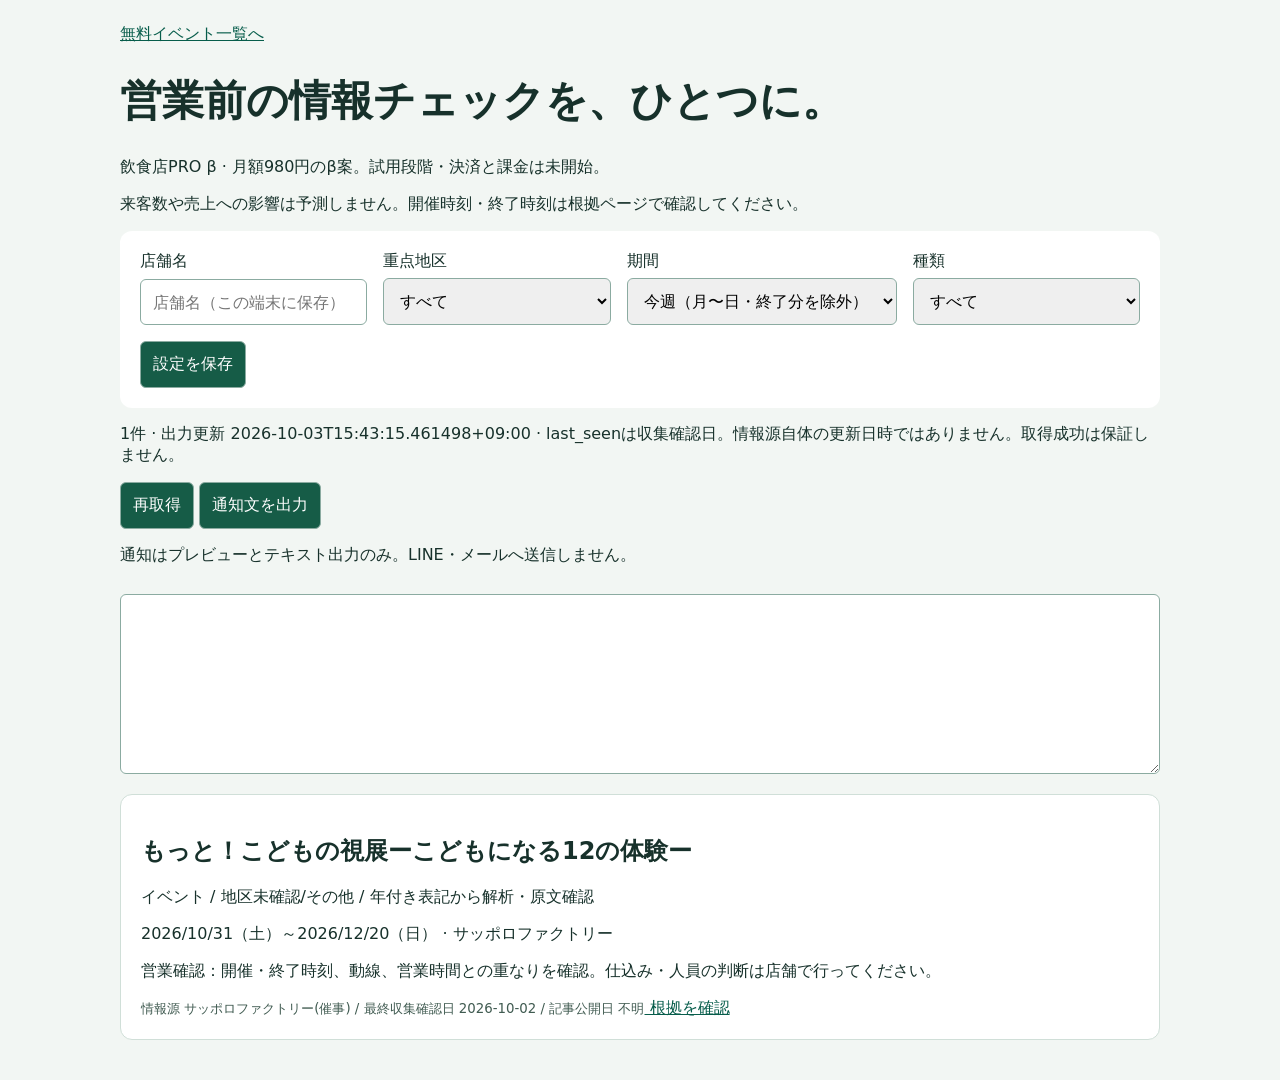
==== data/pro.html @ 29f63245 "Add restaurant PRO beta preview and field trial materials" ====
<!doctype html><html lang="ja"><meta charset="utf-8"><meta name="viewport" content="width=device-width,initial-scale=1"><title>飲食店PRO β</title><link rel="stylesheet" href="pro.css"><main><a href="index.html">無料イベント一覧へ</a><h1>営業前の情報チェックを、ひとつに。</h1><p>飲食店PRO β · 月額980円のβ案。試用段階・決済と課金は未開始。</p><p>来客数や売上への影響は予測しません。開催時刻・終了時刻は根拠ページで確認してください。</p><form id="settings"><label>店舗名<input id="store" maxlength="80" placeholder="店舗名（この端末に保存）"></label><label>重点地区<select id="area"><option value="all">すべて</option><option>中央区</option><option>すすきの</option></select></label><label>期間<select id="period"><option value="week">今週（月〜日・終了分を除外）</option><option value="future">7〜30日先（両端含む）</option><option value="unknown">日時不明・要確認</option></select></label><label>種類<select id="kind"><option value="all">すべて</option><option>イベント</option><option>開店閉店</option></select></label><button>設定を保存</button></form><p id="status" role="status"></p><button id="reload">再取得</button> <button id="digest">通知文を出力</button><p>通知はプレビューとテキスト出力のみ。LINE・メールへ送信しません。</p><textarea id="preview" readonly aria-label="通知プレビュー"></textarea><section id="list" aria-label="イベント情報"></section></main><script type="module" src="pro.js"></script></html>
---- data/pro.css ----
:root{font-family:system-ui,sans-serif;color:#17312b;background:#f2f6f3}body{margin:0}main{max-width:1040px;margin:auto;padding:24px}h1{font-size:clamp(26px,5vw,42px)}form{display:flex;flex-wrap:wrap;gap:16px;background:white;padding:20px;border-radius:12px}label{display:grid;gap:6px;flex:1 1 180px}input,select,button,textarea{font:inherit;box-sizing:border-box;max-width:100%;padding:12px;border:1px solid #8baba1;border-radius:6px}button{background:#165c47;color:white;cursor:pointer}article{background:white;border:1px solid #d0dfd8;border-radius:12px;padding:20px;margin:16px 0;overflow-wrap:anywhere}a{color:#075d4b}textarea{width:100%;min-height:180px;margin-top:12px}small{color:#405b51}@media(max-width:480px){main{padding:16px}form{padding:12px}label{flex-basis:100%}}
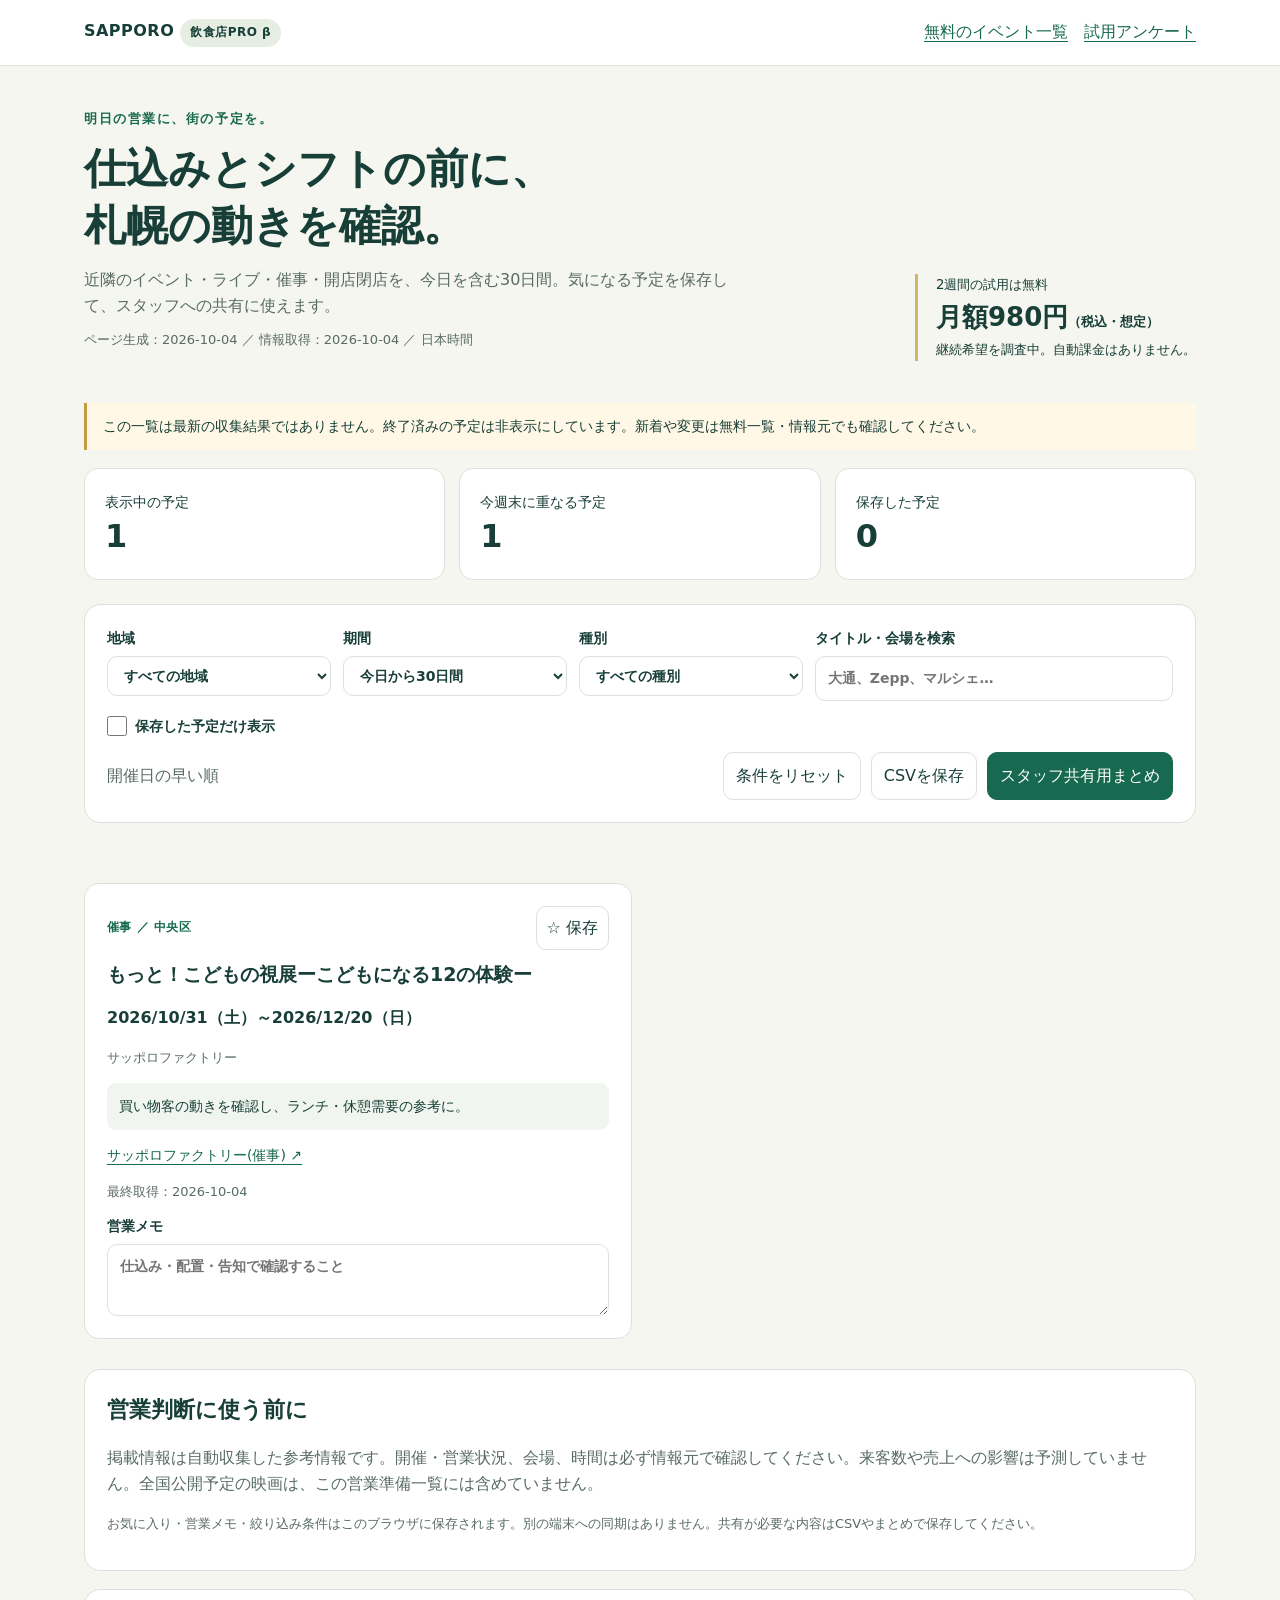
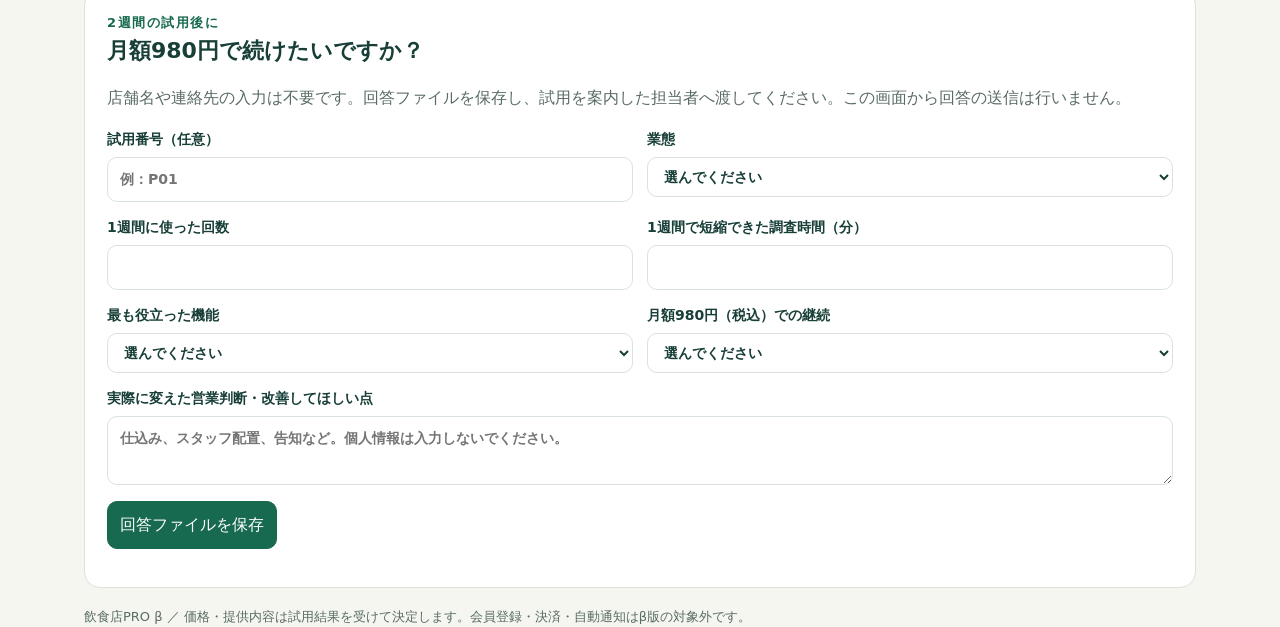
==== commit 7e6dfea6: "Add restaurant PRO beta, trial plan and date/deduplication regression checks" ====
--- a/data/pro.html
+++ b/data/pro.html
@@ -1 +1,47 @@
-<!doctype html><html lang="ja"><meta charset="utf-8"><meta name="viewport" content="width=device-width,initial-scale=1"><title>飲食店PRO β</title><link rel="stylesheet" href="pro.css"><main><a href="index.html">無料イベント一覧へ</a><h1>営業前の情報チェックを、ひとつに。</h1><p>飲食店PRO β · 月額980円のβ案。試用段階・決済と課金は未開始。</p><p>来客数や売上への影響は予測しません。開催時刻・終了時刻は根拠ページで確認してください。</p><form id="settings"><label>店舗名<input id="store" maxlength="80" placeholder="店舗名（この端末に保存）"></label><label>重点地区<select id="area"><option value="all">すべて</option><option>中央区</option><option>すすきの</option></select></label><label>期間<select id="period"><option value="week">今週（月〜日・終了分を除外）</option><option value="future">7〜30日先（両端含む）</option><option value="unknown">日時不明・要確認</option></select></label><label>種類<select id="kind"><option value="all">すべて</option><option>イベント</option><option>開店閉店</option></select></label><button>設定を保存</button></form><p id="status" role="status"></p><button id="reload">再取得</button> <button id="digest">通知文を出力</button><p>通知はプレビューとテキスト出力のみ。LINE・メールへ送信しません。</p><textarea id="preview" readonly aria-label="通知プレビュー"></textarea><section id="list" aria-label="イベント情報"></section></main><script type="module" src="pro.js"></script></html>
+<!doctype html>
+<html lang="ja"><head><meta charset="utf-8"><meta name="viewport" content="width=device-width, initial-scale=1"><title>飲食店PRO β | 札幌の営業準備</title>
+<style>
+:root{color-scheme:light;--ink:#173e37;--muted:#596b65;--green:#17694f;--line:#d9e3dc;--paper:#f5f6ef}*{box-sizing:border-box}body{margin:0;background:var(--paper);color:var(--ink);font:16px/1.65 system-ui,-apple-system,sans-serif}a{color:var(--green);text-underline-offset:4px}button,input,select,textarea{font:inherit}button,select,input,textarea{border:1px solid var(--line);border-radius:10px;background:white;color:var(--ink);padding:10px 12px}button{cursor:pointer;min-height:44px}button:hover{border-color:var(--green)}button:focus-visible,a:focus-visible,input:focus-visible,select:focus-visible,textarea:focus-visible{outline:3px solid #d69931;outline-offset:3px}button.primary{background:var(--green);color:white;border-color:var(--green)}.wrap{max-width:1160px;margin:auto;padding:0 24px}header{background:white;border-bottom:1px solid var(--line)}nav{display:flex;justify-content:space-between;align-items:center;gap:14px;padding:18px 0;flex-wrap:wrap}.brand{font-weight:800;letter-spacing:.03em}.badge{font-size:12px;background:#e6eee3;border-radius:99px;padding:4px 10px;display:inline-block}.hero{padding:42px 0 24px;display:flex;justify-content:space-between;gap:24px;align-items:end}.eyebrow{font-size:13px;letter-spacing:.12em;font-weight:800;color:var(--green)}h1{font-size:clamp(27px,4vw,42px);line-height:1.35;margin:12px 0}h2{font-size:22px;margin:0 0 12px}h3{font-size:19px;line-height:1.5;margin:10px 0}.muted{color:var(--muted)}.hero p{max-width:670px;margin:10px 0}.price{white-space:nowrap;border-left:3px solid #d0b86b;padding-left:18px}.price strong{display:block;font-size:26px}.price small{display:block}.metrics{display:grid;grid-template-columns:repeat(3,1fr);gap:14px;margin:18px 0 24px}.metric{padding:20px;border:1px solid var(--line);border-radius:14px;background:white}.metric strong{font-size:32px;display:block;line-height:1.35}.metric span{font-size:14px}.panel{background:white;border:1px solid var(--line);border-radius:16px;padding:22px;margin:18px 0}.filters{display:grid;grid-template-columns:1fr 1fr 1fr 1.6fr;gap:12px}label{display:block;font-size:14px;font-weight:650}label select,label input,label textarea{display:block;width:100%;margin-top:6px}.check{display:flex;align-items:center;gap:8px;margin:14px 0}.check input{width:20px;height:20px;margin:0}.tools{display:flex;gap:10px;flex-wrap:wrap;align-items:center}.tools span{margin-right:auto}.cards{display:grid;grid-template-columns:repeat(2,minmax(0,1fr));gap:16px;margin:18px 0 30px}.card{background:white;border:1px solid var(--line);border-radius:15px;padding:22px;overflow-wrap:anywhere;min-width:0}.card-top{display:flex;gap:10px;align-items:center;justify-content:space-between}.kind{font-size:12px;letter-spacing:.04em;font-weight:750;color:var(--green)}.star{min-width:44px;padding:6px 10px}.star[aria-pressed=true]{color:#694f08;background:#fbf1d4}.date{font-weight:750}.place,.checked{font-size:13px;color:var(--muted)}.guidance{padding:12px;background:#f0f5ef;border-radius:9px;font-size:14px}.links{display:flex;flex-wrap:wrap;gap:8px 16px;margin:14px 0}.links a{font-size:14px}.note{font-size:14px}.note textarea{resize:vertical;min-height:72px}.notice{padding:12px 16px;border-left:3px solid #c29b42;background:#fff8e6;font-size:14px;margin:18px 0}.empty{grid-column:1/-1;padding:34px;text-align:center;border:1px dashed var(--line);border-radius:14px}.survey-grid{display:grid;grid-template-columns:1fr 1fr;gap:14px}footer{padding:24px 0 42px;font-size:13px;color:var(--muted)}#status{min-height:24px;color:var(--green);font-size:14px}dialog{width:min(740px,calc(100% - 24px));border:1px solid var(--line);border-radius:16px;color:var(--ink);padding:22px}dialog::backdrop{background:#173e3777}dialog textarea{width:100%;min-height:270px;resize:vertical;margin:10px 0}.survey-grid .wide{grid-column:1/-1}@media(max-width:700px){.wrap{padding:0 16px}.hero{display:block;padding-top:28px}.price{margin-top:22px}.metrics{gap:8px}.metric{padding:12px}.metric strong{font-size:27px}.metric span{font-size:12px}.filters,.survey-grid{grid-template-columns:1fr 1fr}.cards{grid-template-columns:1fr}.panel,.card{padding:16px}.filters label:last-child,.survey-grid .wide{grid-column:1/-1}.tools button{flex:1}.hero p{font-size:15px}}@media(max-width:360px){.filters,.survey-grid{grid-template-columns:1fr}.metric{padding:8px}}
+</style></head><body>
+<header><div class="wrap"><nav aria-label="メイン"><div class="brand">SAPPORO <span class="badge">飲食店PRO β</span></div><div><a href="index.html">無料のイベント一覧</a>　<a href="#survey">試用アンケート</a></div></nav></div></header>
+<main class="wrap"><section class="hero"><div><div class="eyebrow">明日の営業に、街の予定を。</div><h1>仕込みとシフトの前に、<br>札幌の動きを確認。</h1><p class="muted">近隣のイベント・ライブ・催事・開店閉店を、今日を含む30日間。気になる予定を保存して、スタッフへの共有に使えます。</p><p id="updated" class="checked"></p></div><div class="price"><small>2週間の試用は無料</small><strong>月額980円<span style="font-size:13px">（税込・想定）</span></strong><small>継続希望を調査中。自動課金はありません。</small></div></section>
+<div class="notice" id="freshness" hidden></div>
+<section class="metrics" aria-label="予定の概要"><div class="metric"><span>表示中の予定</span><strong id="metric-count">0</strong></div><div class="metric"><span>今週末に重なる予定</span><strong id="metric-weekend">0</strong></div><div class="metric"><span>保存した予定</span><strong id="metric-saved">0</strong></div></section>
+<section class="panel" aria-label="絞り込み"><div class="filters"><label>地域<select id="region"><option value="">すべての地域</option></select></label><label>期間<select id="period"><option value="7">今日から7日間</option><option value="14">今日から14日間</option><option value="30" selected>今日から30日間</option></select></label><label>種別<select id="kind"><option value="">すべての種別</option><option>イベント</option><option>ライブ</option><option>催事</option><option>POPUP</option><option>開店・閉店</option></select></label><label>タイトル・会場を検索<input id="search" type="search" placeholder="大通、Zepp、マルシェ…"></label></div><label class="check"><input id="saved-only" type="checkbox">保存した予定だけ表示</label><div class="tools"><span class="muted">開催日の早い順</span><button id="reset">条件をリセット</button><button id="csv">CSVを保存</button><button id="digest" class="primary">スタッフ共有用まとめ</button></div></section>
+<p id="status" role="status" aria-live="polite"></p><div id="cards" class="cards" aria-live="polite"></div>
+<section class="panel"><h2>営業判断に使う前に</h2><p class="muted">掲載情報は自動収集した参考情報です。開催・営業状況、会場、時間は必ず情報元で確認してください。来客数や売上への影響は予測していません。全国公開予定の映画は、この営業準備一覧には含めていません。</p><p class="checked">お気に入り・営業メモ・絞り込み条件はこのブラウザに保存されます。別の端末への同期はありません。共有が必要な内容はCSVやまとめで保存してください。</p></section>
+<section id="survey" class="panel"><div class="eyebrow">2週間の試用後に</div><h2>月額980円で続けたいですか？</h2><p class="muted">店舗名や連絡先の入力は不要です。回答ファイルを保存し、試用を案内した担当者へ渡してください。この画面から回答の送信は行いません。</p><form id="survey-form"><div class="survey-grid"><label>試用番号（任意）<input name="trial_id" maxlength="30" placeholder="例：P01"></label><label>業態<select name="business" required><option value="">選んでください</option><option>居酒屋・バー</option><option>カフェ</option><option>レストラン</option><option>その他</option></select></label><label>1週間に使った回数<input name="uses_per_week" type="number" min="0" max="100" required></label><label>1週間で短縮できた調査時間（分）<input name="minutes_saved" type="number" min="0" max="10080" required></label><label>最も役立った機能<select name="useful_feature" required><option value="">選んでください</option><option>地域・期間の絞り込み</option><option>営業メモ・お気に入り</option><option>スタッフ共有・CSV</option><option>開店・閉店情報</option><option>役立つ機能なし</option></select></label><label>月額980円（税込）での継続<select name="willingness" required><option value="">選んでください</option><option>継続したい</option><option>条件が合えば継続したい</option><option>無料なら使いたい</option><option>利用しない</option></select></label><label class="wide">実際に変えた営業判断・改善してほしい点<textarea name="feedback" maxlength="2000" placeholder="仕込み、スタッフ配置、告知など。個人情報は入力しないでください。"></textarea></label></div><p><button type="submit" class="primary">回答ファイルを保存</button></p><p id="survey-status" role="status"></p></form></section>
+</main><footer class="wrap">飲食店PRO β ／ 価格・提供内容は試用結果を受けて決定します。会員登録・決済・自動通知はβ版の対象外です。</footer>
+<dialog id="digest-dialog"><h2>スタッフ共有用まとめ</h2><p class="muted">現在の絞り込み条件で、最大20件をまとめます。</p><label for="digest-text">共有する内容</label><textarea id="digest-text" readonly></textarea><div class="tools"><button id="copy-digest" class="primary">コピー</button><button id="download-digest">テキストを保存</button><button id="close-dialog">閉じる</button></div></dialog>
+<script id="pro-data" type="application/json">{"generated_date": "2026-10-04", "latest_seen": "2026-10-04", "window_days": 30, "stats": {"total": 762, "undated": 15, "outside_window": 327, "movies": 201, "cancelled": 5, "uncategorized": 180, "duplicates": 1, "unsafe_url": 0}, "events": [{"id": "5a2d395d89ced745", "title": "F PRMIUM-PLAZA フランスベッド製全身用ローラー治療機体験＆販売", "start": "2026-09-08", "end": "2026-10-07", "date_text": "2026/9/8～2026/10/7", "place": "サッポロファクトリー", "region": "中央区", "kind": "催事", "guidance": "買い物客の動きを確認し、ランチ・休憩需要の参考に。", "links": [{"label": "サッポロファクトリー(催事)", "url": "https://sapporofactory.jp/event/detail/635"}], "first_seen": "2026-09-06", "last_seen": "2026-10-04"}, {"id": "99699fcd97715bbf", "title": "本日最終日 2026.9.11 2026.10.4 eyecon SAPPORO POPUP B2F POPUP SPACE 「GATE」", "start": "2026-09-11", "end": "2026-10-04", "date_text": "2026.9.11 - 2026.10.4", "place": "札幌PARCO", "region": "大通周辺", "kind": "POPUP", "guidance": "期間限定店の周辺動向を確認。近隣店舗との組み合わせを検討。", "links": [{"label": "札幌PARCO(ポップアップ)", "url": "https://sapporo.parco.jp/event/detail/?id=37817"}], "first_seen": "2026-09-11", "last_seen": "2026-10-04"}, {"id": "5c6d83271ddfcc19", "title": "岩合光昭の世界ネコ歩き ヨーロッパの空の下", "start": "2026-09-12", "end": "2026-10-25", "date_text": "2026/9/12（土）～10/25（日）", "place": "サッポロファクトリー", "region": "中央区", "kind": "催事", "guidance": "買い物客の動きを確認し、ランチ・休憩需要の参考に。", "links": [{"label": "サッポロファクトリー(催事)", "url": "https://sapporofactory.jp/event/detail/596"}], "first_seen": "2026-09-06", "last_seen": "2026-10-04"}, {"id": "ac893734af8fe406", "title": "/ EVENT 本日最終日 2026.9.18 2026.10.4 ちいかわぽけっと mini POP UP STORE 7F PARCO FACTORY", "start": "2026-09-18", "end": "2026-10-04", "date_text": "2026.9.18 - 2026.10.4", "place": "札幌PARCO", "region": "大通周辺", "kind": "POPUP", "guidance": "期間限定店の周辺動向を確認。近隣店舗との組み合わせを検討。", "links": [{"label": "札幌PARCO(ポップアップ)", "url": "https://sapporo.parco.jp/event/detail/?id=38647"}], "first_seen": "2026-09-11", "last_seen": "2026-10-04"}, {"id": "d51673b107e5d867", "title": "Chevon POP-UP SHOP ♯2", "start": "2026-09-26", "end": "2026-10-04", "date_text": "2026/9/26（土）～10/4（日）", "place": "サッポロファクトリー", "region": "中央区", "kind": "POPUP", "guidance": "期間限定店の周辺動向を確認。近隣店舗との組み合わせを検討。", "links": [{"label": "サッポロファクトリー(催事)", "url": "https://sapporofactory.jp/event/detail/646"}], "first_seen": "2026-09-16", "last_seen": "2026-10-04"}, {"id": "eddd72bfc6034a0a", "title": "【MI Wメンバー】食品フロア限定 +1%エムアイポイントプレゼント", "start": "2026-10-01", "end": "2026-10-06", "date_text": "10月1日(木) ～ 10月6日(火)", "place": "丸井今井札幌本店", "region": "大通周辺", "kind": "イベント", "guidance": "会場との位置関係を確認し、仕込み・配置・告知を検討。", "links": [{"label": "丸井今井札幌本店(催事)", "url": "https://www.maruiimai.mistore.jp/sapporo.html"}], "first_seen": "2026-09-01", "last_seen": "2026-10-04"}, {"id": "3a12e4f249eec46c", "title": "「パンどろぼうひろば さっぽろ」開催見合わせに関する重要なお知らせとお詫び", "start": "2026-10-02", "end": "2026-11-23", "date_text": "2026/10/2(金)～11/23(月・祝)", "place": "サッポロファクトリー", "region": "中央区", "kind": "催事", "guidance": "買い物客の動きを確認し、ランチ・休憩需要の参考に。", "links": [{"label": "サッポロファクトリー(催事)", "url": "https://sapporofactory.jp/event/detail/655"}], "first_seen": "2026-10-02", "last_seen": "2026-10-04"}, {"id": "7f676e0b00d8b097", "title": "視てはいけない絵画展", "start": "2026-10-02", "end": "2026-11-23", "date_text": "2026年 10月 2日 ～ 11月 23日", "place": "サッポロファクトリー", "region": "中央区", "kind": "イベント", "guidance": "会場との位置関係を確認し、仕込み・配置・告知を検討。", "links": [{"label": "サツイベ(中央区)", "url": "https://sapporo.magazine.events/area/chuou-ku/83733.html"}, {"label": "サッポロファクトリー(催事)", "url": "https://sapporofactory.jp/event/detail/648"}], "first_seen": "2026-10-03", "last_seen": "2026-10-04"}, {"id": "9a9cfd65f1fc3e37", "title": "Northern Dance Film Festival 2026", "start": "2026-10-03", "end": "2026-10-12", "date_text": "2026年 10月 3日 ～ 10月 12日", "place": "実験施設ZOKZOK", "region": "所在地確認待ち", "kind": "イベント", "guidance": "会場との位置関係を確認し、仕込み・配置・告知を検討。", "links": [{"label": "サツイベ(中央区)", "url": "https://sapporo.magazine.events/area/chuou-ku/83591.html"}], "first_seen": "2026-09-24", "last_seen": "2026-10-04"}, {"id": "ed5278957e402b93", "title": "onちゃん！6チャン！アイドルまつり 10/4", "start": "2026-10-04", "end": "2026-10-04", "date_text": "2026-10-04 (日)", "place": "札幌文化芸術劇場hitaru", "region": "大通周辺", "kind": "ライブ", "guidance": "会場周辺の来店動向を確認。開演・終演時刻はリンク先で確認してください。", "links": [{"label": "イベンターノート(札幌文化芸術劇場hitaru)", "url": "https://www.eventernote.com/events/491557"}], "first_seen": "2026-09-04", "last_seen": "2026-10-04"}, {"id": "09475f800ff90c0b", "title": "きたひろ寺フェス2026", "start": "2026-10-04", "end": "2026-10-04", "date_text": "2026年 10月 4日", "place": "北広島 昌福寺", "region": "北広島", "kind": "イベント", "guidance": "会場との位置関係を確認し、仕込み・配置・告知を検討。", "links": [{"label": "サツイベ(中央区)", "url": "https://sapporo.magazine.events/category/festival/83560.html"}], "first_seen": "2026-10-04", "last_seen": "2026-10-04"}, {"id": "911ad8788d1a3eec", "title": "2026.10.8 2026.10.12 ALLEY TOKYO SAPPORO POPUP B2F POPUP SPACE 「GATE」", "start": "2026-10-08", "end": "2026-10-12", "date_text": "2026.10.8 - 2026.10.12", "place": "札幌PARCO", "region": "大通周辺", "kind": "POPUP", "guidance": "期間限定店の周辺動向を確認。近隣店舗との組み合わせを検討。", "links": [{"label": "札幌PARCO(ポップアップ)", "url": "https://sapporo.parco.jp/event/detail/?id=38687"}], "first_seen": "2026-09-15", "last_seen": "2026-10-04"}, {"id": "f4293186ed4943b0", "title": "2026.10.10 2026.10.10 S∀N POPUP STORE 7F 特設会場", "start": "2026-10-10", "end": "2026-10-10", "date_text": "2026.10.10 - 2026.10.10", "place": "札幌PARCO", "region": "大通周辺", "kind": "POPUP", "guidance": "期間限定店の周辺動向を確認。近隣店舗との組み合わせを検討。", "links": [{"label": "札幌PARCO", "url": "https://sapporo.parco.jp/event/detail/?id=38953"}], "first_seen": "2026-10-02", "last_seen": "2026-10-04"}, {"id": "34a3011027effe46", "title": "2026.10.10 2026.11.3 POCAi POP-UP STORE​ B2F EVENT SPACE", "start": "2026-10-10", "end": "2026-11-03", "date_text": "2026.10.10 - 2026.11.3", "place": "札幌PARCO", "region": "大通周辺", "kind": "POPUP", "guidance": "期間限定店の周辺動向を確認。近隣店舗との組み合わせを検討。", "links": [{"label": "札幌PARCO", "url": "https://sapporo.parco.jp/event/detail/?id=38686"}], "first_seen": "2026-10-01", "last_seen": "2026-10-04"}, {"id": "2e41876ba88f5591", "title": "RKSRICKY POP UP STORE IN HOKKAIDO", "start": "2026-10-10", "end": "2026-10-15", "date_text": "2026/10/10～2026/10/15", "place": "サッポロファクトリー", "region": "中央区", "kind": "POPUP", "guidance": "期間限定店の周辺動向を確認。近隣店舗との組み合わせを検討。", "links": [{"label": "サッポロファクトリー(催事)", "url": "https://sapporofactory.jp/event/detail/653"}], "first_seen": "2026-10-01", "last_seen": "2026-10-04"}, {"id": "0b9c73c05d923b49", "title": "さとうみつろう氏presents まんまるマルシェ in 札幌2026", "start": "2026-10-10", "end": "2026-10-10", "date_text": "2026年 10月 10日", "place": "さっぽろテレビ塔", "region": "大通周辺", "kind": "イベント", "guidance": "会場との位置関係を確認し、仕込み・配置・告知を検討。", "links": [{"label": "サツイベ(中央区)", "url": "https://sapporo.magazine.events/area/chuou-ku/83723.html"}], "first_seen": "2026-09-18", "last_seen": "2026-10-04"}, {"id": "1f1cc973f4289594", "title": "出張店 ONE PIECE 麦わらストア LITTLE 札幌", "start": "2026-10-10", "end": "2026-10-18", "date_text": "2026/10/10（土）～10/18（日）", "place": "サッポロファクトリー", "region": "中央区", "kind": "催事", "guidance": "買い物客の動きを確認し、ランチ・休憩需要の参考に。", "links": [{"label": "サッポロファクトリー(催事)", "url": "https://sapporofactory.jp/event/detail/643"}], "first_seen": "2026-10-01", "last_seen": "2026-10-04"}, {"id": "567fb5f39af447c6", "title": "鋼の錬金術師×黄泉のツガイ展", "start": "2026-10-14", "end": "2026-10-14", "date_text": "2026年10月14日(水)", "place": "大丸札幌店 7階ホール", "region": "札幌駅周辺", "kind": "イベント", "guidance": "会場との位置関係を確認し、仕込み・配置・告知を検討。", "links": [{"label": "大丸・松坂屋公式(展覧会)", "url": "https://dmdepart.jp/museum/"}], "first_seen": "2026-09-22", "last_seen": "2026-10-04"}, {"id": "7a593027d8f9150e", "title": "鋼の錬金術師×黄泉のツガイ展", "start": "2026-10-14", "end": "2026-10-14", "date_text": "2026年10月14日(水)", "place": "大丸札幌店", "region": "札幌駅周辺", "kind": "イベント", "guidance": "会場との位置関係を確認し、仕込み・配置・告知を検討。", "links": [{"label": "大丸・松坂屋(展覧会)", "url": "https://dmdepart.jp/museum/#5ce65012d70d"}], "first_seen": "2026-09-22", "last_seen": "2026-09-22"}, {"id": "e1bc1cd8a50b7870", "title": "2026.10.16 2026.10.25 Care Bears™×ILLIT POP UP STORE B2F EVENT SPACE", "start": "2026-10-16", "end": "2026-10-25", "date_text": "2026.10.16 - 2026.10.25", "place": "札幌PARCO", "region": "大通周辺", "kind": "POPUP", "guidance": "期間限定店の周辺動向を確認。近隣店舗との組み合わせを検討。", "links": [{"label": "札幌PARCO", "url": "https://sapporo.parco.jp/event/detail/?id=38688"}], "first_seen": "2026-10-01", "last_seen": "2026-10-02"}, {"id": "ce6b30a8317904bf", "title": "MGA Ringo Jam Tour ”SHADOWS” POP-UP STORE", "start": "2026-10-16", "end": "2026-10-28", "date_text": "2026/10/16（金）～10/28（水）", "place": "サッポロファクトリー", "region": "中央区", "kind": "POPUP", "guidance": "期間限定店の周辺動向を確認。近隣店舗との組み合わせを検討。", "links": [{"label": "サッポロファクトリー(催事)", "url": "https://sapporofactory.jp/event/detail/654"}], "first_seen": "2026-10-01", "last_seen": "2026-10-04"}, {"id": "14d740086960dc61", "title": "BUMP OF CHICKEN TOUR 2026 北海道公演 DAY1", "start": "2026-10-17", "end": "2026-10-17", "date_text": "2026-10-17 (土)", "place": "北海きたえーる", "region": "豊平区", "kind": "ライブ", "guidance": "会場周辺の来店動向を確認。開演・終演時刻はリンク先で確認してください。", "links": [{"label": "イベンターノート(北海きたえーる)", "url": "https://www.eventernote.com/events/456639"}], "first_seen": "2026-09-01", "last_seen": "2026-10-04"}, {"id": "0475f5f041f12fcd", "title": "おねがいアイプリ「バズリウムツアー2026」", "start": "2026-10-17", "end": "2026-10-17", "date_text": "2026/10/17(土)", "place": "サッポロファクトリー", "region": "中央区", "kind": "催事", "guidance": "買い物客の動きを確認し、ランチ・休憩需要の参考に。", "links": [{"label": "サッポロファクトリー(催事)", "url": "https://sapporofactory.jp/event/detail/651"}], "first_seen": "2026-10-01", "last_seen": "2026-10-04"}, {"id": "2331a39bf2cb4337", "title": "BUMP OF CHICKEN TOUR 2026 北海道公演 DAY2", "start": "2026-10-18", "end": "2026-10-18", "date_text": "2026-10-18 (日)", "place": "北海きたえーる", "region": "豊平区", "kind": "ライブ", "guidance": "会場周辺の来店動向を確認。開演・終演時刻はリンク先で確認してください。", "links": [{"label": "イベンターノート(北海きたえーる)", "url": "https://www.eventernote.com/events/456641"}], "first_seen": "2026-09-01", "last_seen": "2026-10-04"}, {"id": "6ab6a0c3fc656bc9", "title": "SAPPORO GIRLS FLIGHT vol.19 ~サッポロファクトリーアトリウムSP~", "start": "2026-10-18", "end": "2026-10-18", "date_text": "2026年10月18日(日)", "place": "サッポロファクトリー", "region": "中央区", "kind": "催事", "guidance": "買い物客の動きを確認し、ランチ・休憩需要の参考に。", "links": [{"label": "サッポロファクトリー(催事)", "url": "https://sapporofactory.jp/event/detail/647"}], "first_seen": "2026-10-01", "last_seen": "2026-10-04"}, {"id": "eefb412862e80152", "title": "アトリエBeehive展2026", "start": "2026-10-22", "end": "2026-11-01", "date_text": "2026年 10月 22日 ～ 11月 1日", "place": "トラムニストギャラリー", "region": "所在地確認待ち", "kind": "イベント", "guidance": "会場との位置関係を確認し、仕込み・配置・告知を検討。", "links": [{"label": "サツイベ(中央区)", "url": "https://sapporo.magazine.events/area/chuou-ku/83696.html"}], "first_seen": "2026-10-01", "last_seen": "2026-10-04"}, {"id": "f65b297ebaa036b1", "title": "アールビバン株式会社 絵画展示販売会", "start": "2026-10-23", "end": "2026-10-26", "date_text": "2026年10月23日（金）～26日（月）", "place": "サッポロファクトリー", "region": "中央区", "kind": "催事", "guidance": "買い物客の動きを確認し、ランチ・休憩需要の参考に。", "links": [{"label": "サッポロファクトリー(催事)", "url": "https://sapporofactory.jp/event/detail/650"}], "first_seen": "2026-10-01", "last_seen": "2026-10-04"}, {"id": "5645eb1d2fbf39f4", "title": "令和８年度札幌市民芸術祭 第23回市民写真展 作品募集", "start": "2026-10-27", "end": "2026-11-27", "date_text": "2026年 10月 27日 ～ 11月 27日", "place": "札幌市教育文化会館", "region": "中央区", "kind": "イベント", "guidance": "会場との位置関係を確認し、仕込み・配置・告知を検討。", "links": [{"label": "サツイベ(中央区)", "url": "https://sapporo.magazine.events/area/chuou-ku/83669.html"}], "first_seen": "2026-09-30", "last_seen": "2026-10-04"}, {"id": "90bdd0ab3c2ce336", "title": "Snow Man DOME TOUR 2026-2027 ALL SUITE 北海道 1日目", "start": "2026-10-30", "end": "2026-10-30", "date_text": "2026-10-30 (金)", "place": "大和ハウスプレミストドーム（札幌ドーム）", "region": "豊平区", "kind": "ライブ", "guidance": "会場周辺の来店動向を確認。開演・終演時刻はリンク先で確認してください。", "links": [{"label": "イベンターノート(大和ハウスプレミストドーム（札幌ドーム）)", "url": "https://www.eventernote.com/events/489824"}], "first_seen": "2026-09-01", "last_seen": "2026-10-04"}, {"id": "41a63cafbe135a3c", "title": "Snow Man DOME TOUR 2026-2027 ALL SUITE 北海道 2日目", "start": "2026-10-31", "end": "2026-10-31", "date_text": "2026-10-31 (土)", "place": "大和ハウスプレミストドーム（札幌ドーム）", "region": "豊平区", "kind": "ライブ", "guidance": "会場周辺の来店動向を確認。開演・終演時刻はリンク先で確認してください。", "links": [{"label": "イベンターノート(大和ハウスプレミストドーム（札幌ドーム）)", "url": "https://www.eventernote.com/events/489825"}], "first_seen": "2026-09-01", "last_seen": "2026-10-04"}, {"id": "137c9bbb1aabb3f4", "title": "もっと！こどもの視展ーこどもになる12の体験ー", "start": "2026-10-31", "end": "2026-12-20", "date_text": "2026/10/31（土）～2026/12/20（日）", "place": "サッポロファクトリー", "region": "中央区", "kind": "催事", "guidance": "買い物客の動きを確認し、ランチ・休憩需要の参考に。", "links": [{"label": "サッポロファクトリー(催事)", "url": "https://sapporofactory.jp/event/detail/652"}], "first_seen": "2026-10-01", "last_seen": "2026-10-04"}, {"id": "fcbac847d4661ebf", "title": "04 Limited Sazabys ONE MAN TOUR 2026【北海道】", "start": "2026-11-01", "end": "2026-11-01", "date_text": "2026-11-01 (日)", "place": "Zepp Sapporo", "region": "すすきの周辺", "kind": "ライブ", "guidance": "会場周辺の来店動向を確認。開演・終演時刻はリンク先で確認してください。", "links": [{"label": "イベンターノート(Zepp Sapporo)", "url": "https://www.eventernote.com/events/475040"}], "first_seen": "2026-09-01", "last_seen": "2026-10-04"}, {"id": "571ad58381344d9e", "title": "Snow Man DOME TOUR 2026-2027 ALL SUITE 北海道 3日目", "start": "2026-11-01", "end": "2026-11-01", "date_text": "2026-11-01 (日)", "place": "大和ハウスプレミストドーム（札幌ドーム）", "region": "豊平区", "kind": "ライブ", "guidance": "会場周辺の来店動向を確認。開演・終演時刻はリンク先で確認してください。", "links": [{"label": "イベンターノート(大和ハウスプレミストドーム（札幌ドーム）)", "url": "https://www.eventernote.com/events/489826"}], "first_seen": "2026-09-01", "last_seen": "2026-10-04"}]}</script>
+<script>
+'use strict';
+const data=JSON.parse(document.getElementById('pro-data').textContent), $=id=>document.getElementById(id);
+const parts=new Intl.DateTimeFormat('en-CA',{timeZone:'Asia/Tokyo',year:'numeric',month:'2-digit',day:'2-digit'}).formatToParts(new Date());
+const part=k=>parts.find(p=>p.type===k).value, today=`${part('year')}-${part('month')}-${part('day')}`;
+const addDays=(d,n)=>{const x=new Date(d+'T00:00:00Z');x.setUTCDate(x.getUTCDate()+n);return x.toISOString().slice(0,10)};
+const currentEvents=data.events.filter(e=>e.end>=today);
+let prefs={region:'',period:'30',kind:'',search:'',savedOnly:false}, saved={}, notes={}, storageAvailable=true;
+function readStore(key,fallback){try{const value=JSON.parse(localStorage.getItem(key));return value&&typeof value==='object'&&!Array.isArray(value)?value:fallback}catch{return fallback}}
+prefs={...prefs,...readStore('sapporo-pro-filters',{})};saved=readStore('sapporo-pro-saved',{});notes=readStore('sapporo-pro-notes',{});
+function persist(){try{localStorage.setItem('sapporo-pro-filters',JSON.stringify(prefs));localStorage.setItem('sapporo-pro-saved',JSON.stringify(saved));localStorage.setItem('sapporo-pro-notes',JSON.stringify(notes))}catch{storageAvailable=false;$('status').textContent='ブラウザへの保存ができません。CSVで営業メモを保存してください。'}}
+function el(tag,text,cls){const node=document.createElement(tag);if(text!==undefined)node.textContent=text;if(cls)node.className=cls;return node}
+const regions=[...new Set(currentEvents.map(e=>e.region))].sort();regions.forEach(r=>{const o=el('option',r);o.value=r;$('region').append(o)});
+for(const id of ['region','period','kind','search']){$(id).value=prefs[id];if(!$(id).value&&id==='period')$(id).value='30'}$('saved-only').checked=!!prefs.savedOnly;
+$('updated').textContent=`ページ生成：${data.generated_date} ／ 情報取得：${data.latest_seen||'確認待ち'} ／ 日本時間`;
+if(data.generated_date<today||data.latest_seen<today){$('freshness').hidden=false;$('freshness').textContent='この一覧は最新の収集結果ではありません。終了済みの予定は非表示にしています。新着や変更は無料一覧・情報元でも確認してください。'}
+let visible=[];
+function weekend(){const d=new Date(today+'T00:00:00Z').getUTCDay();const sat=d===0?addDays(today,-1):addDays(today,(6-d+7)%7);return [sat,addDays(sat,1)]}
+function render(){prefs={region:$('region').value,period:$('period').value,kind:$('kind').value,search:$('search').value,savedOnly:$('saved-only').checked};persist();const cutoff=addDays(today,Number(prefs.period)-1),q=prefs.search.trim().toLocaleLowerCase('ja');visible=currentEvents.filter(e=>e.start<=cutoff&&(!prefs.region||e.region===prefs.region)&&(!prefs.kind||e.kind===prefs.kind)&&(!prefs.savedOnly||saved[e.id])&&(!q||[e.title,e.place].join(' ').toLocaleLowerCase('ja').includes(q)));$('cards').replaceChildren();const [sat,sun]=weekend();$('metric-count').textContent=visible.length;$('metric-weekend').textContent=visible.filter(e=>e.start<=sun&&e.end>=sat).length;$('metric-saved').textContent=currentEvents.filter(e=>saved[e.id]).length;
+if(!visible.length){$('cards').append(el('p','条件に合う予定がありません。地域・期間・種別を変更してお試しください。','empty'));return}
+for(const e of visible){const card=el('article',undefined,'card'),top=el('div',undefined,'card-top');top.append(el('span',`${e.kind} ／ ${e.region}`,'kind'));const star=el('button',saved[e.id]?'★ 保存済み':'☆ 保存','star');star.type='button';star.setAttribute('aria-pressed',String(!!saved[e.id]));star.setAttribute('aria-label',e.title+'を保存');star.onclick=()=>{saved[e.id]=!saved[e.id];render()};top.append(star);card.append(top,el('h3',e.title),el('p',e.date_text,'date'),el('p',e.place,'place'),el('p',e.guidance,'guidance'));const links=el('div',undefined,'links');for(const l of e.links){const a=el('a',l.label+' ↗');a.href=l.url;a.target='_blank';a.rel='noopener noreferrer';links.append(a)}card.append(links,el('p','最終取得：'+e.last_seen,'checked'));const label=el('label','営業メモ','note'),area=el('textarea');area.maxLength=1000;area.value=notes[e.id]||'';area.placeholder='仕込み・配置・告知で確認すること';area.addEventListener('input',()=>{notes[e.id]=area.value;persist()});label.append(area);card.append(label);$('cards').append(card)}}
+for(const id of ['region','period','kind','search','saved-only'])$(id).addEventListener(id==='search'?'input':'change',render);
+$('reset').onclick=()=>{for(const id of ['region','kind','search'])$(id).value='';$('period').value='30';$('saved-only').checked=false;render()};
+function download(text,name,type){const url=URL.createObjectURL(new Blob([text],{type})),a=el('a');a.href=url;a.download=name;document.body.append(a);a.click();a.remove();setTimeout(()=>URL.revokeObjectURL(url),1000)}
+function csvCell(v){let s=String(v??'');if(/^[\s]*[=+@-]/.test(s))s="'"+s;return '"'+s.replaceAll('"','""')+'"'}
+$('csv').onclick=()=>{const rows=[['タイトル','開始日','終了日','会場','地域','種別','営業メモ','情報元URL'],...visible.map(e=>[e.title,e.start,e.end,e.place,e.region,e.kind,notes[e.id]||'',e.links.map(l=>l.url).join(' ')])];download('\uFEFF'+rows.map(r=>r.map(csvCell).join(',')).join('\r\n'),'sapporo-pro-'+today+'.csv','text/csv;charset=utf-8');$('status').textContent=visible.length+'件をCSVに保存しました。'};
+$('digest').onclick=()=>{$('digest-text').value=[`札幌 営業準備メモ ${today}`,`地域：${prefs.region||'すべて'} ／ ${prefs.period}日間`,...visible.slice(0,20).map(e=>`${e.date_text}｜${e.title}\n${e.place}\n${notes[e.id]?'営業メモ：'+notes[e.id]+'\n':''}${e.links[0]?.url||''}`),visible.length>20?'※先頭20件。全件はCSVをご確認ください。':'','開催・営業状況と時間は情報元で確認してください。'].join('\n\n');$('digest-dialog').showModal()};
+$('close-dialog').onclick=()=>$('digest-dialog').close();$('download-digest').onclick=()=>download($('digest-text').value,'sapporo-pro-'+today+'.txt','text/plain;charset=utf-8');$('copy-digest').onclick=async()=>{try{await navigator.clipboard.writeText($('digest-text').value);$('status').textContent='まとめをコピーしました。'}catch{$('digest-text').focus();$('digest-text').select();$('status').textContent='共有文を選択しました。Ctrl+C、または長押しでコピーしてください。'}};
+$('survey-form').onsubmit=e=>{e.preventDefault();const answer=Object.fromEntries(new FormData(e.target));answer.answered_date=today;answer.price_yen=980;download(JSON.stringify(answer,null,2),'pro-beta-survey-'+today+'.json','application/json');$('survey-status').textContent='回答ファイルを保存しました。案内担当者へ渡すと回答が届きます。'};
+render();
+</script></body></html>
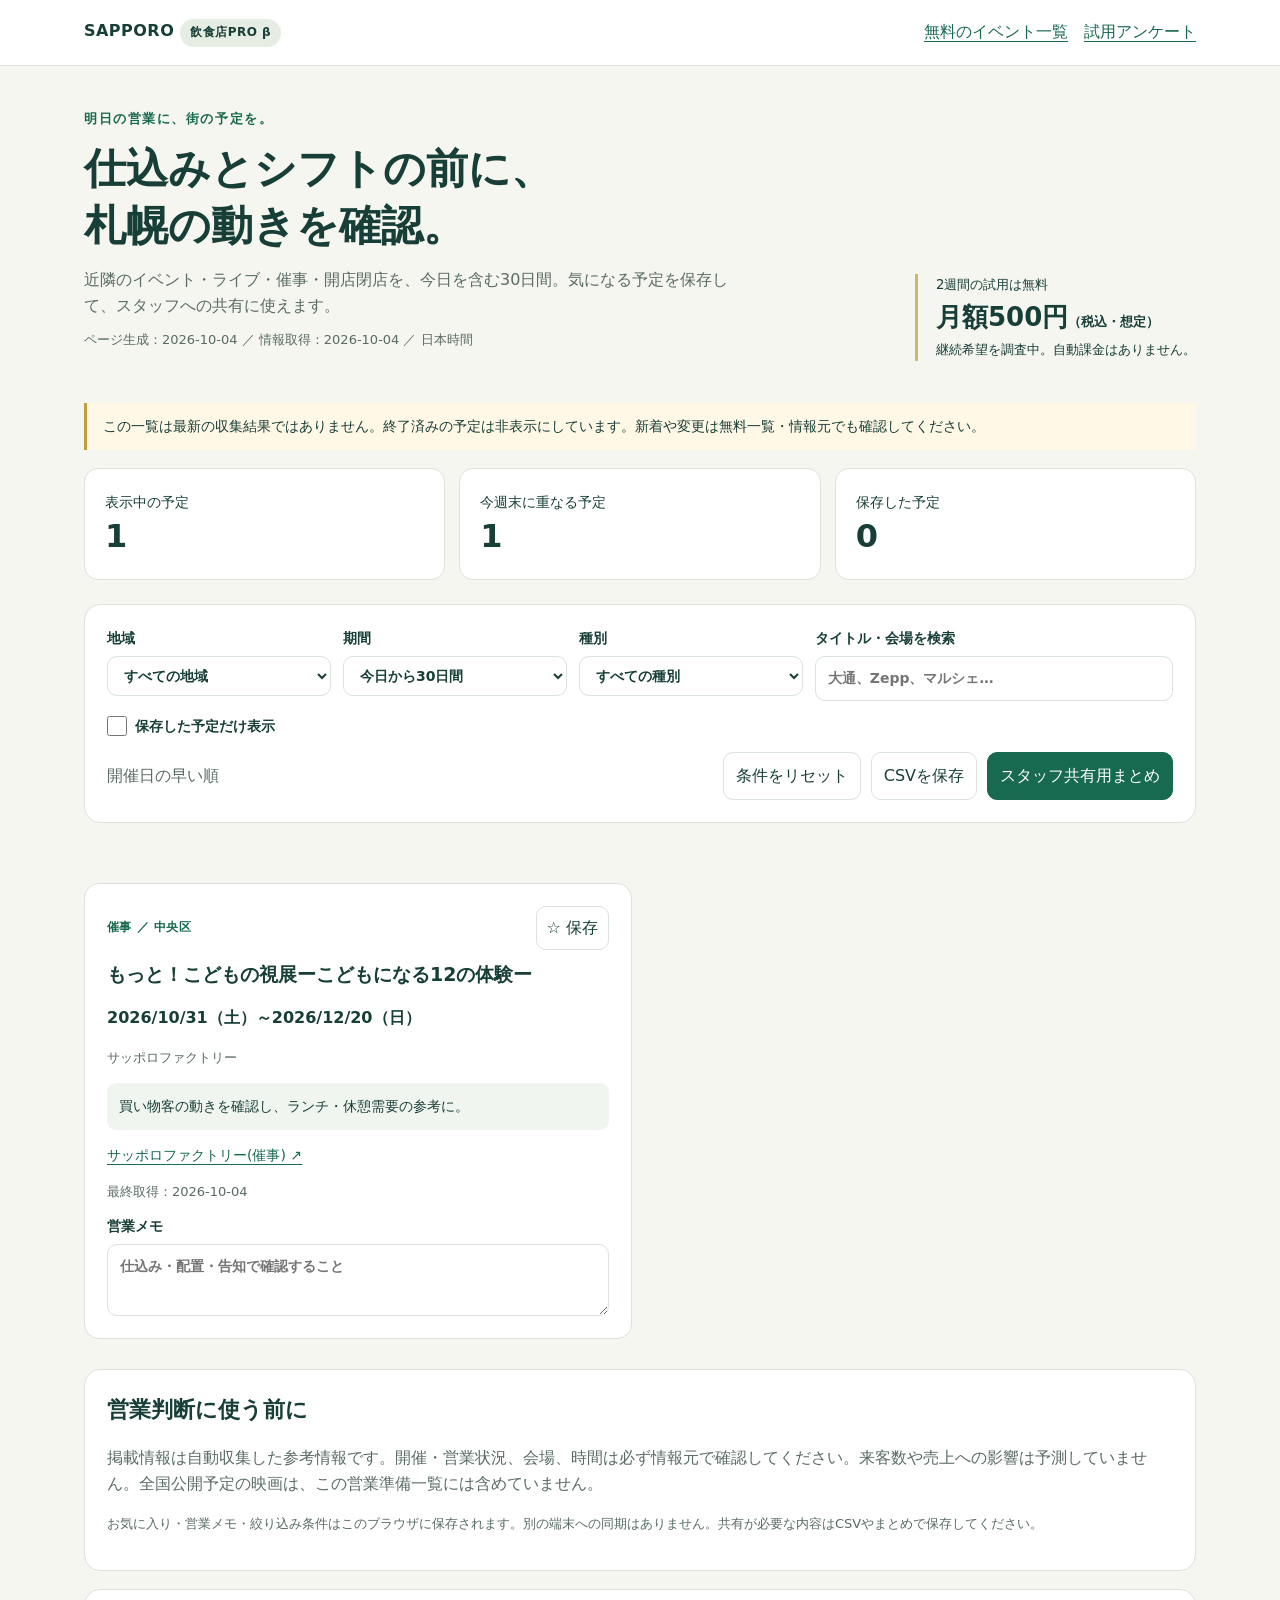
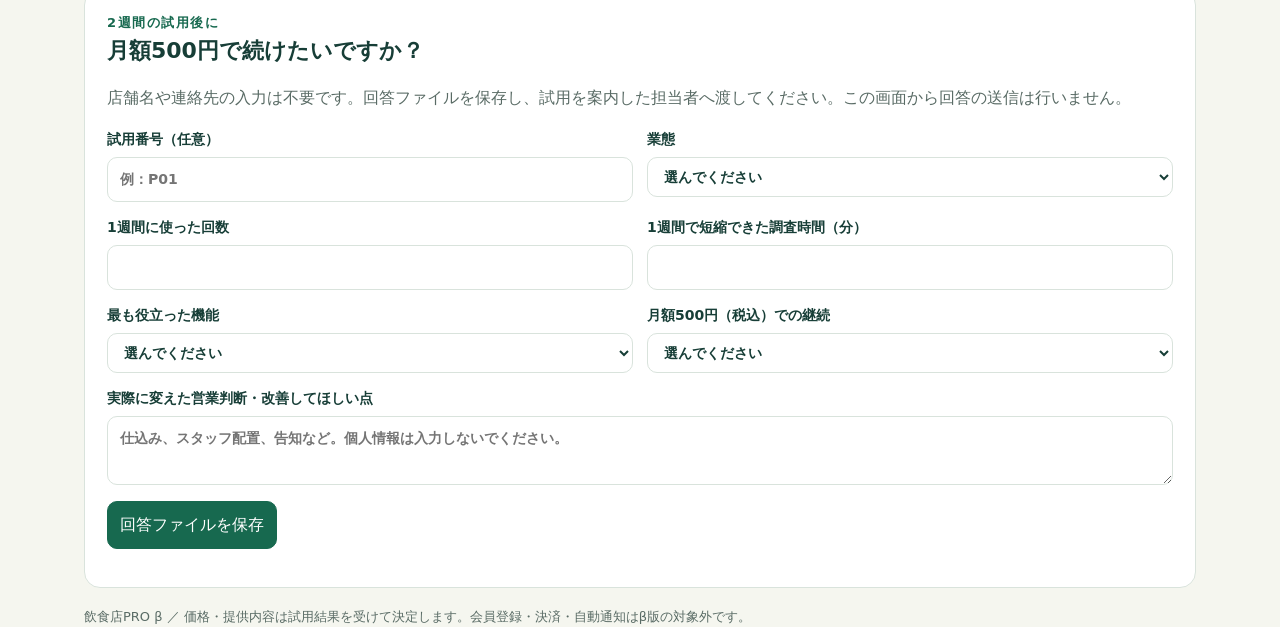
==== commit 9080e2a1: "Set restaurant PRO beta price to 500 yen and clarify assisted trial outreach" ====
--- a/data/pro.html
+++ b/data/pro.html
@@ -4,13 +4,13 @@
 :root{color-scheme:light;--ink:#173e37;--muted:#596b65;--green:#17694f;--line:#d9e3dc;--paper:#f5f6ef}*{box-sizing:border-box}body{margin:0;background:var(--paper);color:var(--ink);font:16px/1.65 system-ui,-apple-system,sans-serif}a{color:var(--green);text-underline-offset:4px}button,input,select,textarea{font:inherit}button,select,input,textarea{border:1px solid var(--line);border-radius:10px;background:white;color:var(--ink);padding:10px 12px}button{cursor:pointer;min-height:44px}button:hover{border-color:var(--green)}button:focus-visible,a:focus-visible,input:focus-visible,select:focus-visible,textarea:focus-visible{outline:3px solid #d69931;outline-offset:3px}button.primary{background:var(--green);color:white;border-color:var(--green)}.wrap{max-width:1160px;margin:auto;padding:0 24px}header{background:white;border-bottom:1px solid var(--line)}nav{display:flex;justify-content:space-between;align-items:center;gap:14px;padding:18px 0;flex-wrap:wrap}.brand{font-weight:800;letter-spacing:.03em}.badge{font-size:12px;background:#e6eee3;border-radius:99px;padding:4px 10px;display:inline-block}.hero{padding:42px 0 24px;display:flex;justify-content:space-between;gap:24px;align-items:end}.eyebrow{font-size:13px;letter-spacing:.12em;font-weight:800;color:var(--green)}h1{font-size:clamp(27px,4vw,42px);line-height:1.35;margin:12px 0}h2{font-size:22px;margin:0 0 12px}h3{font-size:19px;line-height:1.5;margin:10px 0}.muted{color:var(--muted)}.hero p{max-width:670px;margin:10px 0}.price{white-space:nowrap;border-left:3px solid #d0b86b;padding-left:18px}.price strong{display:block;font-size:26px}.price small{display:block}.metrics{display:grid;grid-template-columns:repeat(3,1fr);gap:14px;margin:18px 0 24px}.metric{padding:20px;border:1px solid var(--line);border-radius:14px;background:white}.metric strong{font-size:32px;display:block;line-height:1.35}.metric span{font-size:14px}.panel{background:white;border:1px solid var(--line);border-radius:16px;padding:22px;margin:18px 0}.filters{display:grid;grid-template-columns:1fr 1fr 1fr 1.6fr;gap:12px}label{display:block;font-size:14px;font-weight:650}label select,label input,label textarea{display:block;width:100%;margin-top:6px}.check{display:flex;align-items:center;gap:8px;margin:14px 0}.check input{width:20px;height:20px;margin:0}.tools{display:flex;gap:10px;flex-wrap:wrap;align-items:center}.tools span{margin-right:auto}.cards{display:grid;grid-template-columns:repeat(2,minmax(0,1fr));gap:16px;margin:18px 0 30px}.card{background:white;border:1px solid var(--line);border-radius:15px;padding:22px;overflow-wrap:anywhere;min-width:0}.card-top{display:flex;gap:10px;align-items:center;justify-content:space-between}.kind{font-size:12px;letter-spacing:.04em;font-weight:750;color:var(--green)}.star{min-width:44px;padding:6px 10px}.star[aria-pressed=true]{color:#694f08;background:#fbf1d4}.date{font-weight:750}.place,.checked{font-size:13px;color:var(--muted)}.guidance{padding:12px;background:#f0f5ef;border-radius:9px;font-size:14px}.links{display:flex;flex-wrap:wrap;gap:8px 16px;margin:14px 0}.links a{font-size:14px}.note{font-size:14px}.note textarea{resize:vertical;min-height:72px}.notice{padding:12px 16px;border-left:3px solid #c29b42;background:#fff8e6;font-size:14px;margin:18px 0}.empty{grid-column:1/-1;padding:34px;text-align:center;border:1px dashed var(--line);border-radius:14px}.survey-grid{display:grid;grid-template-columns:1fr 1fr;gap:14px}footer{padding:24px 0 42px;font-size:13px;color:var(--muted)}#status{min-height:24px;color:var(--green);font-size:14px}dialog{width:min(740px,calc(100% - 24px));border:1px solid var(--line);border-radius:16px;color:var(--ink);padding:22px}dialog::backdrop{background:#173e3777}dialog textarea{width:100%;min-height:270px;resize:vertical;margin:10px 0}.survey-grid .wide{grid-column:1/-1}@media(max-width:700px){.wrap{padding:0 16px}.hero{display:block;padding-top:28px}.price{margin-top:22px}.metrics{gap:8px}.metric{padding:12px}.metric strong{font-size:27px}.metric span{font-size:12px}.filters,.survey-grid{grid-template-columns:1fr 1fr}.cards{grid-template-columns:1fr}.panel,.card{padding:16px}.filters label:last-child,.survey-grid .wide{grid-column:1/-1}.tools button{flex:1}.hero p{font-size:15px}}@media(max-width:360px){.filters,.survey-grid{grid-template-columns:1fr}.metric{padding:8px}}
 </style></head><body>
 <header><div class="wrap"><nav aria-label="メイン"><div class="brand">SAPPORO <span class="badge">飲食店PRO β</span></div><div><a href="index.html">無料のイベント一覧</a>　<a href="#survey">試用アンケート</a></div></nav></div></header>
-<main class="wrap"><section class="hero"><div><div class="eyebrow">明日の営業に、街の予定を。</div><h1>仕込みとシフトの前に、<br>札幌の動きを確認。</h1><p class="muted">近隣のイベント・ライブ・催事・開店閉店を、今日を含む30日間。気になる予定を保存して、スタッフへの共有に使えます。</p><p id="updated" class="checked"></p></div><div class="price"><small>2週間の試用は無料</small><strong>月額980円<span style="font-size:13px">（税込・想定）</span></strong><small>継続希望を調査中。自動課金はありません。</small></div></section>
+<main class="wrap"><section class="hero"><div><div class="eyebrow">明日の営業に、街の予定を。</div><h1>仕込みとシフトの前に、<br>札幌の動きを確認。</h1><p class="muted">近隣のイベント・ライブ・催事・開店閉店を、今日を含む30日間。気になる予定を保存して、スタッフへの共有に使えます。</p><p id="updated" class="checked"></p></div><div class="price"><small>2週間の試用は無料</small><strong>月額500円<span style="font-size:13px">（税込・想定）</span></strong><small>継続希望を調査中。自動課金はありません。</small></div></section>
 <div class="notice" id="freshness" hidden></div>
 <section class="metrics" aria-label="予定の概要"><div class="metric"><span>表示中の予定</span><strong id="metric-count">0</strong></div><div class="metric"><span>今週末に重なる予定</span><strong id="metric-weekend">0</strong></div><div class="metric"><span>保存した予定</span><strong id="metric-saved">0</strong></div></section>
 <section class="panel" aria-label="絞り込み"><div class="filters"><label>地域<select id="region"><option value="">すべての地域</option></select></label><label>期間<select id="period"><option value="7">今日から7日間</option><option value="14">今日から14日間</option><option value="30" selected>今日から30日間</option></select></label><label>種別<select id="kind"><option value="">すべての種別</option><option>イベント</option><option>ライブ</option><option>催事</option><option>POPUP</option><option>開店・閉店</option></select></label><label>タイトル・会場を検索<input id="search" type="search" placeholder="大通、Zepp、マルシェ…"></label></div><label class="check"><input id="saved-only" type="checkbox">保存した予定だけ表示</label><div class="tools"><span class="muted">開催日の早い順</span><button id="reset">条件をリセット</button><button id="csv">CSVを保存</button><button id="digest" class="primary">スタッフ共有用まとめ</button></div></section>
 <p id="status" role="status" aria-live="polite"></p><div id="cards" class="cards" aria-live="polite"></div>
 <section class="panel"><h2>営業判断に使う前に</h2><p class="muted">掲載情報は自動収集した参考情報です。開催・営業状況、会場、時間は必ず情報元で確認してください。来客数や売上への影響は予測していません。全国公開予定の映画は、この営業準備一覧には含めていません。</p><p class="checked">お気に入り・営業メモ・絞り込み条件はこのブラウザに保存されます。別の端末への同期はありません。共有が必要な内容はCSVやまとめで保存してください。</p></section>
-<section id="survey" class="panel"><div class="eyebrow">2週間の試用後に</div><h2>月額980円で続けたいですか？</h2><p class="muted">店舗名や連絡先の入力は不要です。回答ファイルを保存し、試用を案内した担当者へ渡してください。この画面から回答の送信は行いません。</p><form id="survey-form"><div class="survey-grid"><label>試用番号（任意）<input name="trial_id" maxlength="30" placeholder="例：P01"></label><label>業態<select name="business" required><option value="">選んでください</option><option>居酒屋・バー</option><option>カフェ</option><option>レストラン</option><option>その他</option></select></label><label>1週間に使った回数<input name="uses_per_week" type="number" min="0" max="100" required></label><label>1週間で短縮できた調査時間（分）<input name="minutes_saved" type="number" min="0" max="10080" required></label><label>最も役立った機能<select name="useful_feature" required><option value="">選んでください</option><option>地域・期間の絞り込み</option><option>営業メモ・お気に入り</option><option>スタッフ共有・CSV</option><option>開店・閉店情報</option><option>役立つ機能なし</option></select></label><label>月額980円（税込）での継続<select name="willingness" required><option value="">選んでください</option><option>継続したい</option><option>条件が合えば継続したい</option><option>無料なら使いたい</option><option>利用しない</option></select></label><label class="wide">実際に変えた営業判断・改善してほしい点<textarea name="feedback" maxlength="2000" placeholder="仕込み、スタッフ配置、告知など。個人情報は入力しないでください。"></textarea></label></div><p><button type="submit" class="primary">回答ファイルを保存</button></p><p id="survey-status" role="status"></p></form></section>
+<section id="survey" class="panel"><div class="eyebrow">2週間の試用後に</div><h2>月額500円で続けたいですか？</h2><p class="muted">店舗名や連絡先の入力は不要です。回答ファイルを保存し、試用を案内した担当者へ渡してください。この画面から回答の送信は行いません。</p><form id="survey-form"><div class="survey-grid"><label>試用番号（任意）<input name="trial_id" maxlength="30" placeholder="例：P01"></label><label>業態<select name="business" required><option value="">選んでください</option><option>居酒屋・バー</option><option>カフェ</option><option>レストラン</option><option>その他</option></select></label><label>1週間に使った回数<input name="uses_per_week" type="number" min="0" max="100" required></label><label>1週間で短縮できた調査時間（分）<input name="minutes_saved" type="number" min="0" max="10080" required></label><label>最も役立った機能<select name="useful_feature" required><option value="">選んでください</option><option>地域・期間の絞り込み</option><option>営業メモ・お気に入り</option><option>スタッフ共有・CSV</option><option>開店・閉店情報</option><option>役立つ機能なし</option></select></label><label>月額500円（税込）での継続<select name="willingness" required><option value="">選んでください</option><option>継続したい</option><option>条件が合えば継続したい</option><option>無料なら使いたい</option><option>利用しない</option></select></label><label class="wide">実際に変えた営業判断・改善してほしい点<textarea name="feedback" maxlength="2000" placeholder="仕込み、スタッフ配置、告知など。個人情報は入力しないでください。"></textarea></label></div><p><button type="submit" class="primary">回答ファイルを保存</button></p><p id="survey-status" role="status"></p></form></section>
 </main><footer class="wrap">飲食店PRO β ／ 価格・提供内容は試用結果を受けて決定します。会員登録・決済・自動通知はβ版の対象外です。</footer>
 <dialog id="digest-dialog"><h2>スタッフ共有用まとめ</h2><p class="muted">現在の絞り込み条件で、最大20件をまとめます。</p><label for="digest-text">共有する内容</label><textarea id="digest-text" readonly></textarea><div class="tools"><button id="copy-digest" class="primary">コピー</button><button id="download-digest">テキストを保存</button><button id="close-dialog">閉じる</button></div></dialog>
 <script id="pro-data" type="application/json">{"generated_date": "2026-10-04", "latest_seen": "2026-10-04", "window_days": 30, "stats": {"total": 762, "undated": 15, "outside_window": 327, "movies": 201, "cancelled": 5, "uncategorized": 180, "duplicates": 1, "unsafe_url": 0}, "events": [{"id": "5a2d395d89ced745", "title": "F PRMIUM-PLAZA フランスベッド製全身用ローラー治療機体験＆販売", "start": "2026-09-08", "end": "2026-10-07", "date_text": "2026/9/8～2026/10/7", "place": "サッポロファクトリー", "region": "中央区", "kind": "催事", "guidance": "買い物客の動きを確認し、ランチ・休憩需要の参考に。", "links": [{"label": "サッポロファクトリー(催事)", "url": "https://sapporofactory.jp/event/detail/635"}], "first_seen": "2026-09-06", "last_seen": "2026-10-04"}, {"id": "99699fcd97715bbf", "title": "本日最終日 2026.9.11 2026.10.4 eyecon SAPPORO POPUP B2F POPUP SPACE 「GATE」", "start": "2026-09-11", "end": "2026-10-04", "date_text": "2026.9.11 - 2026.10.4", "place": "札幌PARCO", "region": "大通周辺", "kind": "POPUP", "guidance": "期間限定店の周辺動向を確認。近隣店舗との組み合わせを検討。", "links": [{"label": "札幌PARCO(ポップアップ)", "url": "https://sapporo.parco.jp/event/detail/?id=37817"}], "first_seen": "2026-09-11", "last_seen": "2026-10-04"}, {"id": "5c6d83271ddfcc19", "title": "岩合光昭の世界ネコ歩き ヨーロッパの空の下", "start": "2026-09-12", "end": "2026-10-25", "date_text": "2026/9/12（土）～10/25（日）", "place": "サッポロファクトリー", "region": "中央区", "kind": "催事", "guidance": "買い物客の動きを確認し、ランチ・休憩需要の参考に。", "links": [{"label": "サッポロファクトリー(催事)", "url": "https://sapporofactory.jp/event/detail/596"}], "first_seen": "2026-09-06", "last_seen": "2026-10-04"}, {"id": "ac893734af8fe406", "title": "/ EVENT 本日最終日 2026.9.18 2026.10.4 ちいかわぽけっと mini POP UP STORE 7F PARCO FACTORY", "start": "2026-09-18", "end": "2026-10-04", "date_text": "2026.9.18 - 2026.10.4", "place": "札幌PARCO", "region": "大通周辺", "kind": "POPUP", "guidance": "期間限定店の周辺動向を確認。近隣店舗との組み合わせを検討。", "links": [{"label": "札幌PARCO(ポップアップ)", "url": "https://sapporo.parco.jp/event/detail/?id=38647"}], "first_seen": "2026-09-11", "last_seen": "2026-10-04"}, {"id": "d51673b107e5d867", "title": "Chevon POP-UP SHOP ♯2", "start": "2026-09-26", "end": "2026-10-04", "date_text": "2026/9/26（土）～10/4（日）", "place": "サッポロファクトリー", "region": "中央区", "kind": "POPUP", "guidance": "期間限定店の周辺動向を確認。近隣店舗との組み合わせを検討。", "links": [{"label": "サッポロファクトリー(催事)", "url": "https://sapporofactory.jp/event/detail/646"}], "first_seen": "2026-09-16", "last_seen": "2026-10-04"}, {"id": "eddd72bfc6034a0a", "title": "【MI Wメンバー】食品フロア限定 +1%エムアイポイントプレゼント", "start": "2026-10-01", "end": "2026-10-06", "date_text": "10月1日(木) ～ 10月6日(火)", "place": "丸井今井札幌本店", "region": "大通周辺", "kind": "イベント", "guidance": "会場との位置関係を確認し、仕込み・配置・告知を検討。", "links": [{"label": "丸井今井札幌本店(催事)", "url": "https://www.maruiimai.mistore.jp/sapporo.html"}], "first_seen": "2026-09-01", "last_seen": "2026-10-04"}, {"id": "3a12e4f249eec46c", "title": "「パンどろぼうひろば さっぽろ」開催見合わせに関する重要なお知らせとお詫び", "start": "2026-10-02", "end": "2026-11-23", "date_text": "2026/10/2(金)～11/23(月・祝)", "place": "サッポロファクトリー", "region": "中央区", "kind": "催事", "guidance": "買い物客の動きを確認し、ランチ・休憩需要の参考に。", "links": [{"label": "サッポロファクトリー(催事)", "url": "https://sapporofactory.jp/event/detail/655"}], "first_seen": "2026-10-02", "last_seen": "2026-10-04"}, {"id": "7f676e0b00d8b097", "title": "視てはいけない絵画展", "start": "2026-10-02", "end": "2026-11-23", "date_text": "2026年 10月 2日 ～ 11月 23日", "place": "サッポロファクトリー", "region": "中央区", "kind": "イベント", "guidance": "会場との位置関係を確認し、仕込み・配置・告知を検討。", "links": [{"label": "サツイベ(中央区)", "url": "https://sapporo.magazine.events/area/chuou-ku/83733.html"}, {"label": "サッポロファクトリー(催事)", "url": "https://sapporofactory.jp/event/detail/648"}], "first_seen": "2026-10-03", "last_seen": "2026-10-04"}, {"id": "9a9cfd65f1fc3e37", "title": "Northern Dance Film Festival 2026", "start": "2026-10-03", "end": "2026-10-12", "date_text": "2026年 10月 3日 ～ 10月 12日", "place": "実験施設ZOKZOK", "region": "所在地確認待ち", "kind": "イベント", "guidance": "会場との位置関係を確認し、仕込み・配置・告知を検討。", "links": [{"label": "サツイベ(中央区)", "url": "https://sapporo.magazine.events/area/chuou-ku/83591.html"}], "first_seen": "2026-09-24", "last_seen": "2026-10-04"}, {"id": "ed5278957e402b93", "title": "onちゃん！6チャン！アイドルまつり 10/4", "start": "2026-10-04", "end": "2026-10-04", "date_text": "2026-10-04 (日)", "place": "札幌文化芸術劇場hitaru", "region": "大通周辺", "kind": "ライブ", "guidance": "会場周辺の来店動向を確認。開演・終演時刻はリンク先で確認してください。", "links": [{"label": "イベンターノート(札幌文化芸術劇場hitaru)", "url": "https://www.eventernote.com/events/491557"}], "first_seen": "2026-09-04", "last_seen": "2026-10-04"}, {"id": "09475f800ff90c0b", "title": "きたひろ寺フェス2026", "start": "2026-10-04", "end": "2026-10-04", "date_text": "2026年 10月 4日", "place": "北広島 昌福寺", "region": "北広島", "kind": "イベント", "guidance": "会場との位置関係を確認し、仕込み・配置・告知を検討。", "links": [{"label": "サツイベ(中央区)", "url": "https://sapporo.magazine.events/category/festival/83560.html"}], "first_seen": "2026-10-04", "last_seen": "2026-10-04"}, {"id": "911ad8788d1a3eec", "title": "2026.10.8 2026.10.12 ALLEY TOKYO SAPPORO POPUP B2F POPUP SPACE 「GATE」", "start": "2026-10-08", "end": "2026-10-12", "date_text": "2026.10.8 - 2026.10.12", "place": "札幌PARCO", "region": "大通周辺", "kind": "POPUP", "guidance": "期間限定店の周辺動向を確認。近隣店舗との組み合わせを検討。", "links": [{"label": "札幌PARCO(ポップアップ)", "url": "https://sapporo.parco.jp/event/detail/?id=38687"}], "first_seen": "2026-09-15", "last_seen": "2026-10-04"}, {"id": "f4293186ed4943b0", "title": "2026.10.10 2026.10.10 S∀N POPUP STORE 7F 特設会場", "start": "2026-10-10", "end": "2026-10-10", "date_text": "2026.10.10 - 2026.10.10", "place": "札幌PARCO", "region": "大通周辺", "kind": "POPUP", "guidance": "期間限定店の周辺動向を確認。近隣店舗との組み合わせを検討。", "links": [{"label": "札幌PARCO", "url": "https://sapporo.parco.jp/event/detail/?id=38953"}], "first_seen": "2026-10-02", "last_seen": "2026-10-04"}, {"id": "34a3011027effe46", "title": "2026.10.10 2026.11.3 POCAi POP-UP STORE​ B2F EVENT SPACE", "start": "2026-10-10", "end": "2026-11-03", "date_text": "2026.10.10 - 2026.11.3", "place": "札幌PARCO", "region": "大通周辺", "kind": "POPUP", "guidance": "期間限定店の周辺動向を確認。近隣店舗との組み合わせを検討。", "links": [{"label": "札幌PARCO", "url": "https://sapporo.parco.jp/event/detail/?id=38686"}], "first_seen": "2026-10-01", "last_seen": "2026-10-04"}, {"id": "2e41876ba88f5591", "title": "RKSRICKY POP UP STORE IN HOKKAIDO", "start": "2026-10-10", "end": "2026-10-15", "date_text": "2026/10/10～2026/10/15", "place": "サッポロファクトリー", "region": "中央区", "kind": "POPUP", "guidance": "期間限定店の周辺動向を確認。近隣店舗との組み合わせを検討。", "links": [{"label": "サッポロファクトリー(催事)", "url": "https://sapporofactory.jp/event/detail/653"}], "first_seen": "2026-10-01", "last_seen": "2026-10-04"}, {"id": "0b9c73c05d923b49", "title": "さとうみつろう氏presents まんまるマルシェ in 札幌2026", "start": "2026-10-10", "end": "2026-10-10", "date_text": "2026年 10月 10日", "place": "さっぽろテレビ塔", "region": "大通周辺", "kind": "イベント", "guidance": "会場との位置関係を確認し、仕込み・配置・告知を検討。", "links": [{"label": "サツイベ(中央区)", "url": "https://sapporo.magazine.events/area/chuou-ku/83723.html"}], "first_seen": "2026-09-18", "last_seen": "2026-10-04"}, {"id": "1f1cc973f4289594", "title": "出張店 ONE PIECE 麦わらストア LITTLE 札幌", "start": "2026-10-10", "end": "2026-10-18", "date_text": "2026/10/10（土）～10/18（日）", "place": "サッポロファクトリー", "region": "中央区", "kind": "催事", "guidance": "買い物客の動きを確認し、ランチ・休憩需要の参考に。", "links": [{"label": "サッポロファクトリー(催事)", "url": "https://sapporofactory.jp/event/detail/643"}], "first_seen": "2026-10-01", "last_seen": "2026-10-04"}, {"id": "567fb5f39af447c6", "title": "鋼の錬金術師×黄泉のツガイ展", "start": "2026-10-14", "end": "2026-10-14", "date_text": "2026年10月14日(水)", "place": "大丸札幌店 7階ホール", "region": "札幌駅周辺", "kind": "イベント", "guidance": "会場との位置関係を確認し、仕込み・配置・告知を検討。", "links": [{"label": "大丸・松坂屋公式(展覧会)", "url": "https://dmdepart.jp/museum/"}], "first_seen": "2026-09-22", "last_seen": "2026-10-04"}, {"id": "7a593027d8f9150e", "title": "鋼の錬金術師×黄泉のツガイ展", "start": "2026-10-14", "end": "2026-10-14", "date_text": "2026年10月14日(水)", "place": "大丸札幌店", "region": "札幌駅周辺", "kind": "イベント", "guidance": "会場との位置関係を確認し、仕込み・配置・告知を検討。", "links": [{"label": "大丸・松坂屋(展覧会)", "url": "https://dmdepart.jp/museum/#5ce65012d70d"}], "first_seen": "2026-09-22", "last_seen": "2026-09-22"}, {"id": "e1bc1cd8a50b7870", "title": "2026.10.16 2026.10.25 Care Bears™×ILLIT POP UP STORE B2F EVENT SPACE", "start": "2026-10-16", "end": "2026-10-25", "date_text": "2026.10.16 - 2026.10.25", "place": "札幌PARCO", "region": "大通周辺", "kind": "POPUP", "guidance": "期間限定店の周辺動向を確認。近隣店舗との組み合わせを検討。", "links": [{"label": "札幌PARCO", "url": "https://sapporo.parco.jp/event/detail/?id=38688"}], "first_seen": "2026-10-01", "last_seen": "2026-10-02"}, {"id": "ce6b30a8317904bf", "title": "MGA Ringo Jam Tour ”SHADOWS” POP-UP STORE", "start": "2026-10-16", "end": "2026-10-28", "date_text": "2026/10/16（金）～10/28（水）", "place": "サッポロファクトリー", "region": "中央区", "kind": "POPUP", "guidance": "期間限定店の周辺動向を確認。近隣店舗との組み合わせを検討。", "links": [{"label": "サッポロファクトリー(催事)", "url": "https://sapporofactory.jp/event/detail/654"}], "first_seen": "2026-10-01", "last_seen": "2026-10-04"}, {"id": "14d740086960dc61", "title": "BUMP OF CHICKEN TOUR 2026 北海道公演 DAY1", "start": "2026-10-17", "end": "2026-10-17", "date_text": "2026-10-17 (土)", "place": "北海きたえーる", "region": "豊平区", "kind": "ライブ", "guidance": "会場周辺の来店動向を確認。開演・終演時刻はリンク先で確認してください。", "links": [{"label": "イベンターノート(北海きたえーる)", "url": "https://www.eventernote.com/events/456639"}], "first_seen": "2026-09-01", "last_seen": "2026-10-04"}, {"id": "0475f5f041f12fcd", "title": "おねがいアイプリ「バズリウムツアー2026」", "start": "2026-10-17", "end": "2026-10-17", "date_text": "2026/10/17(土)", "place": "サッポロファクトリー", "region": "中央区", "kind": "催事", "guidance": "買い物客の動きを確認し、ランチ・休憩需要の参考に。", "links": [{"label": "サッポロファクトリー(催事)", "url": "https://sapporofactory.jp/event/detail/651"}], "first_seen": "2026-10-01", "last_seen": "2026-10-04"}, {"id": "2331a39bf2cb4337", "title": "BUMP OF CHICKEN TOUR 2026 北海道公演 DAY2", "start": "2026-10-18", "end": "2026-10-18", "date_text": "2026-10-18 (日)", "place": "北海きたえーる", "region": "豊平区", "kind": "ライブ", "guidance": "会場周辺の来店動向を確認。開演・終演時刻はリンク先で確認してください。", "links": [{"label": "イベンターノート(北海きたえーる)", "url": "https://www.eventernote.com/events/456641"}], "first_seen": "2026-09-01", "last_seen": "2026-10-04"}, {"id": "6ab6a0c3fc656bc9", "title": "SAPPORO GIRLS FLIGHT vol.19 ~サッポロファクトリーアトリウムSP~", "start": "2026-10-18", "end": "2026-10-18", "date_text": "2026年10月18日(日)", "place": "サッポロファクトリー", "region": "中央区", "kind": "催事", "guidance": "買い物客の動きを確認し、ランチ・休憩需要の参考に。", "links": [{"label": "サッポロファクトリー(催事)", "url": "https://sapporofactory.jp/event/detail/647"}], "first_seen": "2026-10-01", "last_seen": "2026-10-04"}, {"id": "eefb412862e80152", "title": "アトリエBeehive展2026", "start": "2026-10-22", "end": "2026-11-01", "date_text": "2026年 10月 22日 ～ 11月 1日", "place": "トラムニストギャラリー", "region": "所在地確認待ち", "kind": "イベント", "guidance": "会場との位置関係を確認し、仕込み・配置・告知を検討。", "links": [{"label": "サツイベ(中央区)", "url": "https://sapporo.magazine.events/area/chuou-ku/83696.html"}], "first_seen": "2026-10-01", "last_seen": "2026-10-04"}, {"id": "f65b297ebaa036b1", "title": "アールビバン株式会社 絵画展示販売会", "start": "2026-10-23", "end": "2026-10-26", "date_text": "2026年10月23日（金）～26日（月）", "place": "サッポロファクトリー", "region": "中央区", "kind": "催事", "guidance": "買い物客の動きを確認し、ランチ・休憩需要の参考に。", "links": [{"label": "サッポロファクトリー(催事)", "url": "https://sapporofactory.jp/event/detail/650"}], "first_seen": "2026-10-01", "last_seen": "2026-10-04"}, {"id": "5645eb1d2fbf39f4", "title": "令和８年度札幌市民芸術祭 第23回市民写真展 作品募集", "start": "2026-10-27", "end": "2026-11-27", "date_text": "2026年 10月 27日 ～ 11月 27日", "place": "札幌市教育文化会館", "region": "中央区", "kind": "イベント", "guidance": "会場との位置関係を確認し、仕込み・配置・告知を検討。", "links": [{"label": "サツイベ(中央区)", "url": "https://sapporo.magazine.events/area/chuou-ku/83669.html"}], "first_seen": "2026-09-30", "last_seen": "2026-10-04"}, {"id": "90bdd0ab3c2ce336", "title": "Snow Man DOME TOUR 2026-2027 ALL SUITE 北海道 1日目", "start": "2026-10-30", "end": "2026-10-30", "date_text": "2026-10-30 (金)", "place": "大和ハウスプレミストドーム（札幌ドーム）", "region": "豊平区", "kind": "ライブ", "guidance": "会場周辺の来店動向を確認。開演・終演時刻はリンク先で確認してください。", "links": [{"label": "イベンターノート(大和ハウスプレミストドーム（札幌ドーム）)", "url": "https://www.eventernote.com/events/489824"}], "first_seen": "2026-09-01", "last_seen": "2026-10-04"}, {"id": "41a63cafbe135a3c", "title": "Snow Man DOME TOUR 2026-2027 ALL SUITE 北海道 2日目", "start": "2026-10-31", "end": "2026-10-31", "date_text": "2026-10-31 (土)", "place": "大和ハウスプレミストドーム（札幌ドーム）", "region": "豊平区", "kind": "ライブ", "guidance": "会場周辺の来店動向を確認。開演・終演時刻はリンク先で確認してください。", "links": [{"label": "イベンターノート(大和ハウスプレミストドーム（札幌ドーム）)", "url": "https://www.eventernote.com/events/489825"}], "first_seen": "2026-09-01", "last_seen": "2026-10-04"}, {"id": "137c9bbb1aabb3f4", "title": "もっと！こどもの視展ーこどもになる12の体験ー", "start": "2026-10-31", "end": "2026-12-20", "date_text": "2026/10/31（土）～2026/12/20（日）", "place": "サッポロファクトリー", "region": "中央区", "kind": "催事", "guidance": "買い物客の動きを確認し、ランチ・休憩需要の参考に。", "links": [{"label": "サッポロファクトリー(催事)", "url": "https://sapporofactory.jp/event/detail/652"}], "first_seen": "2026-10-01", "last_seen": "2026-10-04"}, {"id": "fcbac847d4661ebf", "title": "04 Limited Sazabys ONE MAN TOUR 2026【北海道】", "start": "2026-11-01", "end": "2026-11-01", "date_text": "2026-11-01 (日)", "place": "Zepp Sapporo", "region": "すすきの周辺", "kind": "ライブ", "guidance": "会場周辺の来店動向を確認。開演・終演時刻はリンク先で確認してください。", "links": [{"label": "イベンターノート(Zepp Sapporo)", "url": "https://www.eventernote.com/events/475040"}], "first_seen": "2026-09-01", "last_seen": "2026-10-04"}, {"id": "571ad58381344d9e", "title": "Snow Man DOME TOUR 2026-2027 ALL SUITE 北海道 3日目", "start": "2026-11-01", "end": "2026-11-01", "date_text": "2026-11-01 (日)", "place": "大和ハウスプレミストドーム（札幌ドーム）", "region": "豊平区", "kind": "ライブ", "guidance": "会場周辺の来店動向を確認。開演・終演時刻はリンク先で確認してください。", "links": [{"label": "イベンターノート(大和ハウスプレミストドーム（札幌ドーム）)", "url": "https://www.eventernote.com/events/489826"}], "first_seen": "2026-09-01", "last_seen": "2026-10-04"}]}</script>
@@ -42,6 +42,6 @@
 $('csv').onclick=()=>{const rows=[['タイトル','開始日','終了日','会場','地域','種別','営業メモ','情報元URL'],...visible.map(e=>[e.title,e.start,e.end,e.place,e.region,e.kind,notes[e.id]||'',e.links.map(l=>l.url).join(' ')])];download('\uFEFF'+rows.map(r=>r.map(csvCell).join(',')).join('\r\n'),'sapporo-pro-'+today+'.csv','text/csv;charset=utf-8');$('status').textContent=visible.length+'件をCSVに保存しました。'};
 $('digest').onclick=()=>{$('digest-text').value=[`札幌 営業準備メモ ${today}`,`地域：${prefs.region||'すべて'} ／ ${prefs.period}日間`,...visible.slice(0,20).map(e=>`${e.date_text}｜${e.title}\n${e.place}\n${notes[e.id]?'営業メモ：'+notes[e.id]+'\n':''}${e.links[0]?.url||''}`),visible.length>20?'※先頭20件。全件はCSVをご確認ください。':'','開催・営業状況と時間は情報元で確認してください。'].join('\n\n');$('digest-dialog').showModal()};
 $('close-dialog').onclick=()=>$('digest-dialog').close();$('download-digest').onclick=()=>download($('digest-text').value,'sapporo-pro-'+today+'.txt','text/plain;charset=utf-8');$('copy-digest').onclick=async()=>{try{await navigator.clipboard.writeText($('digest-text').value);$('status').textContent='まとめをコピーしました。'}catch{$('digest-text').focus();$('digest-text').select();$('status').textContent='共有文を選択しました。Ctrl+C、または長押しでコピーしてください。'}};
-$('survey-form').onsubmit=e=>{e.preventDefault();const answer=Object.fromEntries(new FormData(e.target));answer.answered_date=today;answer.price_yen=980;download(JSON.stringify(answer,null,2),'pro-beta-survey-'+today+'.json','application/json');$('survey-status').textContent='回答ファイルを保存しました。案内担当者へ渡すと回答が届きます。'};
+$('survey-form').onsubmit=e=>{e.preventDefault();const answer=Object.fromEntries(new FormData(e.target));answer.answered_date=today;answer.price_yen=500;download(JSON.stringify(answer,null,2),'pro-beta-survey-'+today+'.json','application/json');$('survey-status').textContent='回答ファイルを保存しました。案内担当者へ渡すと回答が届きます。'};
 render();
 </script></body></html>
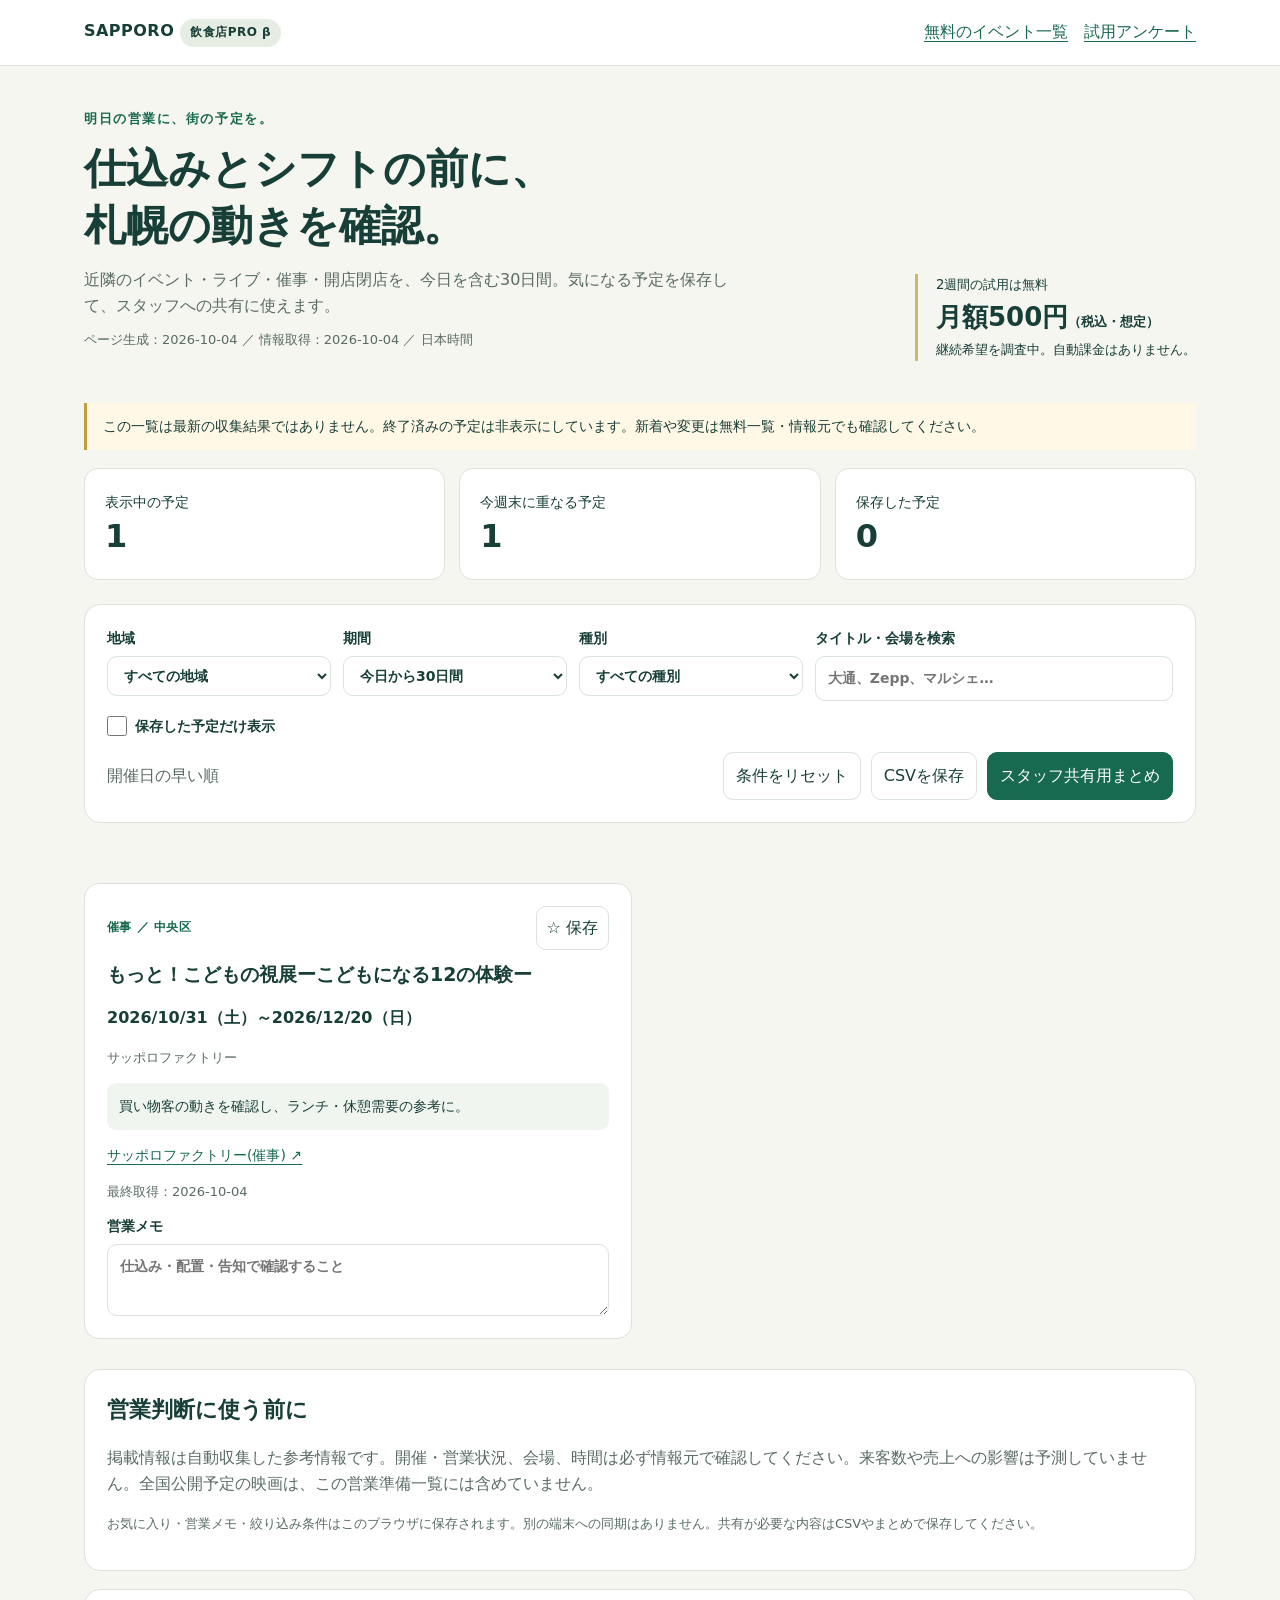
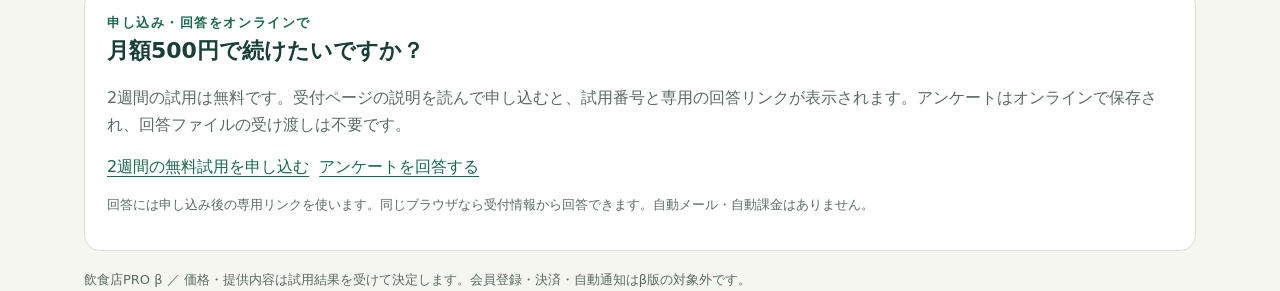
==== commit a45a4f63: "Add online trial intake and survey flow with durable response storage" ====
--- a/data/pro.html
+++ b/data/pro.html
@@ -10,7 +10,7 @@
 <section class="panel" aria-label="絞り込み"><div class="filters"><label>地域<select id="region"><option value="">すべての地域</option></select></label><label>期間<select id="period"><option value="7">今日から7日間</option><option value="14">今日から14日間</option><option value="30" selected>今日から30日間</option></select></label><label>種別<select id="kind"><option value="">すべての種別</option><option>イベント</option><option>ライブ</option><option>催事</option><option>POPUP</option><option>開店・閉店</option></select></label><label>タイトル・会場を検索<input id="search" type="search" placeholder="大通、Zepp、マルシェ…"></label></div><label class="check"><input id="saved-only" type="checkbox">保存した予定だけ表示</label><div class="tools"><span class="muted">開催日の早い順</span><button id="reset">条件をリセット</button><button id="csv">CSVを保存</button><button id="digest" class="primary">スタッフ共有用まとめ</button></div></section>
 <p id="status" role="status" aria-live="polite"></p><div id="cards" class="cards" aria-live="polite"></div>
 <section class="panel"><h2>営業判断に使う前に</h2><p class="muted">掲載情報は自動収集した参考情報です。開催・営業状況、会場、時間は必ず情報元で確認してください。来客数や売上への影響は予測していません。全国公開予定の映画は、この営業準備一覧には含めていません。</p><p class="checked">お気に入り・営業メモ・絞り込み条件はこのブラウザに保存されます。別の端末への同期はありません。共有が必要な内容はCSVやまとめで保存してください。</p></section>
-<section id="survey" class="panel"><div class="eyebrow">2週間の試用後に</div><h2>月額500円で続けたいですか？</h2><p class="muted">店舗名や連絡先の入力は不要です。回答ファイルを保存し、試用を案内した担当者へ渡してください。この画面から回答の送信は行いません。</p><form id="survey-form"><div class="survey-grid"><label>試用番号（任意）<input name="trial_id" maxlength="30" placeholder="例：P01"></label><label>業態<select name="business" required><option value="">選んでください</option><option>居酒屋・バー</option><option>カフェ</option><option>レストラン</option><option>その他</option></select></label><label>1週間に使った回数<input name="uses_per_week" type="number" min="0" max="100" required></label><label>1週間で短縮できた調査時間（分）<input name="minutes_saved" type="number" min="0" max="10080" required></label><label>最も役立った機能<select name="useful_feature" required><option value="">選んでください</option><option>地域・期間の絞り込み</option><option>営業メモ・お気に入り</option><option>スタッフ共有・CSV</option><option>開店・閉店情報</option><option>役立つ機能なし</option></select></label><label>月額500円（税込）での継続<select name="willingness" required><option value="">選んでください</option><option>継続したい</option><option>条件が合えば継続したい</option><option>無料なら使いたい</option><option>利用しない</option></select></label><label class="wide">実際に変えた営業判断・改善してほしい点<textarea name="feedback" maxlength="2000" placeholder="仕込み、スタッフ配置、告知など。個人情報は入力しないでください。"></textarea></label></div><p><button type="submit" class="primary">回答ファイルを保存</button></p><p id="survey-status" role="status"></p></form></section>
+<section id="survey" class="panel"><div class="eyebrow">申し込み・回答をオンラインで</div><h2>月額500円で続けたいですか？</h2><p class="muted">2週間の試用は無料です。受付ページの説明を読んで申し込むと、試用番号と専用の回答リンクが表示されます。アンケートはオンラインで保存され、回答ファイルの受け渡しは不要です。</p><div class="tools"><a href="https://sapporo-restaurant-pro-trial.yassan1013.chatgpt.site/">2週間の無料試用を申し込む</a><a href="https://sapporo-restaurant-pro-trial.yassan1013.chatgpt.site/survey">アンケートを回答する</a></div><p class="checked">回答には申し込み後の専用リンクを使います。同じブラウザなら受付情報から回答できます。自動メール・自動課金はありません。</p></section>
 </main><footer class="wrap">飲食店PRO β ／ 価格・提供内容は試用結果を受けて決定します。会員登録・決済・自動通知はβ版の対象外です。</footer>
 <dialog id="digest-dialog"><h2>スタッフ共有用まとめ</h2><p class="muted">現在の絞り込み条件で、最大20件をまとめます。</p><label for="digest-text">共有する内容</label><textarea id="digest-text" readonly></textarea><div class="tools"><button id="copy-digest" class="primary">コピー</button><button id="download-digest">テキストを保存</button><button id="close-dialog">閉じる</button></div></dialog>
 <script id="pro-data" type="application/json">{"generated_date": "2026-10-04", "latest_seen": "2026-10-04", "window_days": 30, "stats": {"total": 762, "undated": 15, "outside_window": 327, "movies": 201, "cancelled": 5, "uncategorized": 180, "duplicates": 1, "unsafe_url": 0}, "events": [{"id": "5a2d395d89ced745", "title": "F PRMIUM-PLAZA フランスベッド製全身用ローラー治療機体験＆販売", "start": "2026-09-08", "end": "2026-10-07", "date_text": "2026/9/8～2026/10/7", "place": "サッポロファクトリー", "region": "中央区", "kind": "催事", "guidance": "買い物客の動きを確認し、ランチ・休憩需要の参考に。", "links": [{"label": "サッポロファクトリー(催事)", "url": "https://sapporofactory.jp/event/detail/635"}], "first_seen": "2026-09-06", "last_seen": "2026-10-04"}, {"id": "99699fcd97715bbf", "title": "本日最終日 2026.9.11 2026.10.4 eyecon SAPPORO POPUP B2F POPUP SPACE 「GATE」", "start": "2026-09-11", "end": "2026-10-04", "date_text": "2026.9.11 - 2026.10.4", "place": "札幌PARCO", "region": "大通周辺", "kind": "POPUP", "guidance": "期間限定店の周辺動向を確認。近隣店舗との組み合わせを検討。", "links": [{"label": "札幌PARCO(ポップアップ)", "url": "https://sapporo.parco.jp/event/detail/?id=37817"}], "first_seen": "2026-09-11", "last_seen": "2026-10-04"}, {"id": "5c6d83271ddfcc19", "title": "岩合光昭の世界ネコ歩き ヨーロッパの空の下", "start": "2026-09-12", "end": "2026-10-25", "date_text": "2026/9/12（土）～10/25（日）", "place": "サッポロファクトリー", "region": "中央区", "kind": "催事", "guidance": "買い物客の動きを確認し、ランチ・休憩需要の参考に。", "links": [{"label": "サッポロファクトリー(催事)", "url": "https://sapporofactory.jp/event/detail/596"}], "first_seen": "2026-09-06", "last_seen": "2026-10-04"}, {"id": "ac893734af8fe406", "title": "/ EVENT 本日最終日 2026.9.18 2026.10.4 ちいかわぽけっと mini POP UP STORE 7F PARCO FACTORY", "start": "2026-09-18", "end": "2026-10-04", "date_text": "2026.9.18 - 2026.10.4", "place": "札幌PARCO", "region": "大通周辺", "kind": "POPUP", "guidance": "期間限定店の周辺動向を確認。近隣店舗との組み合わせを検討。", "links": [{"label": "札幌PARCO(ポップアップ)", "url": "https://sapporo.parco.jp/event/detail/?id=38647"}], "first_seen": "2026-09-11", "last_seen": "2026-10-04"}, {"id": "d51673b107e5d867", "title": "Chevon POP-UP SHOP ♯2", "start": "2026-09-26", "end": "2026-10-04", "date_text": "2026/9/26（土）～10/4（日）", "place": "サッポロファクトリー", "region": "中央区", "kind": "POPUP", "guidance": "期間限定店の周辺動向を確認。近隣店舗との組み合わせを検討。", "links": [{"label": "サッポロファクトリー(催事)", "url": "https://sapporofactory.jp/event/detail/646"}], "first_seen": "2026-09-16", "last_seen": "2026-10-04"}, {"id": "eddd72bfc6034a0a", "title": "【MI Wメンバー】食品フロア限定 +1%エムアイポイントプレゼント", "start": "2026-10-01", "end": "2026-10-06", "date_text": "10月1日(木) ～ 10月6日(火)", "place": "丸井今井札幌本店", "region": "大通周辺", "kind": "イベント", "guidance": "会場との位置関係を確認し、仕込み・配置・告知を検討。", "links": [{"label": "丸井今井札幌本店(催事)", "url": "https://www.maruiimai.mistore.jp/sapporo.html"}], "first_seen": "2026-09-01", "last_seen": "2026-10-04"}, {"id": "3a12e4f249eec46c", "title": "「パンどろぼうひろば さっぽろ」開催見合わせに関する重要なお知らせとお詫び", "start": "2026-10-02", "end": "2026-11-23", "date_text": "2026/10/2(金)～11/23(月・祝)", "place": "サッポロファクトリー", "region": "中央区", "kind": "催事", "guidance": "買い物客の動きを確認し、ランチ・休憩需要の参考に。", "links": [{"label": "サッポロファクトリー(催事)", "url": "https://sapporofactory.jp/event/detail/655"}], "first_seen": "2026-10-02", "last_seen": "2026-10-04"}, {"id": "7f676e0b00d8b097", "title": "視てはいけない絵画展", "start": "2026-10-02", "end": "2026-11-23", "date_text": "2026年 10月 2日 ～ 11月 23日", "place": "サッポロファクトリー", "region": "中央区", "kind": "イベント", "guidance": "会場との位置関係を確認し、仕込み・配置・告知を検討。", "links": [{"label": "サツイベ(中央区)", "url": "https://sapporo.magazine.events/area/chuou-ku/83733.html"}, {"label": "サッポロファクトリー(催事)", "url": "https://sapporofactory.jp/event/detail/648"}], "first_seen": "2026-10-03", "last_seen": "2026-10-04"}, {"id": "9a9cfd65f1fc3e37", "title": "Northern Dance Film Festival 2026", "start": "2026-10-03", "end": "2026-10-12", "date_text": "2026年 10月 3日 ～ 10月 12日", "place": "実験施設ZOKZOK", "region": "所在地確認待ち", "kind": "イベント", "guidance": "会場との位置関係を確認し、仕込み・配置・告知を検討。", "links": [{"label": "サツイベ(中央区)", "url": "https://sapporo.magazine.events/area/chuou-ku/83591.html"}], "first_seen": "2026-09-24", "last_seen": "2026-10-04"}, {"id": "ed5278957e402b93", "title": "onちゃん！6チャン！アイドルまつり 10/4", "start": "2026-10-04", "end": "2026-10-04", "date_text": "2026-10-04 (日)", "place": "札幌文化芸術劇場hitaru", "region": "大通周辺", "kind": "ライブ", "guidance": "会場周辺の来店動向を確認。開演・終演時刻はリンク先で確認してください。", "links": [{"label": "イベンターノート(札幌文化芸術劇場hitaru)", "url": "https://www.eventernote.com/events/491557"}], "first_seen": "2026-09-04", "last_seen": "2026-10-04"}, {"id": "09475f800ff90c0b", "title": "きたひろ寺フェス2026", "start": "2026-10-04", "end": "2026-10-04", "date_text": "2026年 10月 4日", "place": "北広島 昌福寺", "region": "北広島", "kind": "イベント", "guidance": "会場との位置関係を確認し、仕込み・配置・告知を検討。", "links": [{"label": "サツイベ(中央区)", "url": "https://sapporo.magazine.events/category/festival/83560.html"}], "first_seen": "2026-10-04", "last_seen": "2026-10-04"}, {"id": "911ad8788d1a3eec", "title": "2026.10.8 2026.10.12 ALLEY TOKYO SAPPORO POPUP B2F POPUP SPACE 「GATE」", "start": "2026-10-08", "end": "2026-10-12", "date_text": "2026.10.8 - 2026.10.12", "place": "札幌PARCO", "region": "大通周辺", "kind": "POPUP", "guidance": "期間限定店の周辺動向を確認。近隣店舗との組み合わせを検討。", "links": [{"label": "札幌PARCO(ポップアップ)", "url": "https://sapporo.parco.jp/event/detail/?id=38687"}], "first_seen": "2026-09-15", "last_seen": "2026-10-04"}, {"id": "f4293186ed4943b0", "title": "2026.10.10 2026.10.10 S∀N POPUP STORE 7F 特設会場", "start": "2026-10-10", "end": "2026-10-10", "date_text": "2026.10.10 - 2026.10.10", "place": "札幌PARCO", "region": "大通周辺", "kind": "POPUP", "guidance": "期間限定店の周辺動向を確認。近隣店舗との組み合わせを検討。", "links": [{"label": "札幌PARCO", "url": "https://sapporo.parco.jp/event/detail/?id=38953"}], "first_seen": "2026-10-02", "last_seen": "2026-10-04"}, {"id": "34a3011027effe46", "title": "2026.10.10 2026.11.3 POCAi POP-UP STORE​ B2F EVENT SPACE", "start": "2026-10-10", "end": "2026-11-03", "date_text": "2026.10.10 - 2026.11.3", "place": "札幌PARCO", "region": "大通周辺", "kind": "POPUP", "guidance": "期間限定店の周辺動向を確認。近隣店舗との組み合わせを検討。", "links": [{"label": "札幌PARCO", "url": "https://sapporo.parco.jp/event/detail/?id=38686"}], "first_seen": "2026-10-01", "last_seen": "2026-10-04"}, {"id": "2e41876ba88f5591", "title": "RKSRICKY POP UP STORE IN HOKKAIDO", "start": "2026-10-10", "end": "2026-10-15", "date_text": "2026/10/10～2026/10/15", "place": "サッポロファクトリー", "region": "中央区", "kind": "POPUP", "guidance": "期間限定店の周辺動向を確認。近隣店舗との組み合わせを検討。", "links": [{"label": "サッポロファクトリー(催事)", "url": "https://sapporofactory.jp/event/detail/653"}], "first_seen": "2026-10-01", "last_seen": "2026-10-04"}, {"id": "0b9c73c05d923b49", "title": "さとうみつろう氏presents まんまるマルシェ in 札幌2026", "start": "2026-10-10", "end": "2026-10-10", "date_text": "2026年 10月 10日", "place": "さっぽろテレビ塔", "region": "大通周辺", "kind": "イベント", "guidance": "会場との位置関係を確認し、仕込み・配置・告知を検討。", "links": [{"label": "サツイベ(中央区)", "url": "https://sapporo.magazine.events/area/chuou-ku/83723.html"}], "first_seen": "2026-09-18", "last_seen": "2026-10-04"}, {"id": "1f1cc973f4289594", "title": "出張店 ONE PIECE 麦わらストア LITTLE 札幌", "start": "2026-10-10", "end": "2026-10-18", "date_text": "2026/10/10（土）～10/18（日）", "place": "サッポロファクトリー", "region": "中央区", "kind": "催事", "guidance": "買い物客の動きを確認し、ランチ・休憩需要の参考に。", "links": [{"label": "サッポロファクトリー(催事)", "url": "https://sapporofactory.jp/event/detail/643"}], "first_seen": "2026-10-01", "last_seen": "2026-10-04"}, {"id": "567fb5f39af447c6", "title": "鋼の錬金術師×黄泉のツガイ展", "start": "2026-10-14", "end": "2026-10-14", "date_text": "2026年10月14日(水)", "place": "大丸札幌店 7階ホール", "region": "札幌駅周辺", "kind": "イベント", "guidance": "会場との位置関係を確認し、仕込み・配置・告知を検討。", "links": [{"label": "大丸・松坂屋公式(展覧会)", "url": "https://dmdepart.jp/museum/"}], "first_seen": "2026-09-22", "last_seen": "2026-10-04"}, {"id": "7a593027d8f9150e", "title": "鋼の錬金術師×黄泉のツガイ展", "start": "2026-10-14", "end": "2026-10-14", "date_text": "2026年10月14日(水)", "place": "大丸札幌店", "region": "札幌駅周辺", "kind": "イベント", "guidance": "会場との位置関係を確認し、仕込み・配置・告知を検討。", "links": [{"label": "大丸・松坂屋(展覧会)", "url": "https://dmdepart.jp/museum/#5ce65012d70d"}], "first_seen": "2026-09-22", "last_seen": "2026-09-22"}, {"id": "e1bc1cd8a50b7870", "title": "2026.10.16 2026.10.25 Care Bears™×ILLIT POP UP STORE B2F EVENT SPACE", "start": "2026-10-16", "end": "2026-10-25", "date_text": "2026.10.16 - 2026.10.25", "place": "札幌PARCO", "region": "大通周辺", "kind": "POPUP", "guidance": "期間限定店の周辺動向を確認。近隣店舗との組み合わせを検討。", "links": [{"label": "札幌PARCO", "url": "https://sapporo.parco.jp/event/detail/?id=38688"}], "first_seen": "2026-10-01", "last_seen": "2026-10-02"}, {"id": "ce6b30a8317904bf", "title": "MGA Ringo Jam Tour ”SHADOWS” POP-UP STORE", "start": "2026-10-16", "end": "2026-10-28", "date_text": "2026/10/16（金）～10/28（水）", "place": "サッポロファクトリー", "region": "中央区", "kind": "POPUP", "guidance": "期間限定店の周辺動向を確認。近隣店舗との組み合わせを検討。", "links": [{"label": "サッポロファクトリー(催事)", "url": "https://sapporofactory.jp/event/detail/654"}], "first_seen": "2026-10-01", "last_seen": "2026-10-04"}, {"id": "14d740086960dc61", "title": "BUMP OF CHICKEN TOUR 2026 北海道公演 DAY1", "start": "2026-10-17", "end": "2026-10-17", "date_text": "2026-10-17 (土)", "place": "北海きたえーる", "region": "豊平区", "kind": "ライブ", "guidance": "会場周辺の来店動向を確認。開演・終演時刻はリンク先で確認してください。", "links": [{"label": "イベンターノート(北海きたえーる)", "url": "https://www.eventernote.com/events/456639"}], "first_seen": "2026-09-01", "last_seen": "2026-10-04"}, {"id": "0475f5f041f12fcd", "title": "おねがいアイプリ「バズリウムツアー2026」", "start": "2026-10-17", "end": "2026-10-17", "date_text": "2026/10/17(土)", "place": "サッポロファクトリー", "region": "中央区", "kind": "催事", "guidance": "買い物客の動きを確認し、ランチ・休憩需要の参考に。", "links": [{"label": "サッポロファクトリー(催事)", "url": "https://sapporofactory.jp/event/detail/651"}], "first_seen": "2026-10-01", "last_seen": "2026-10-04"}, {"id": "2331a39bf2cb4337", "title": "BUMP OF CHICKEN TOUR 2026 北海道公演 DAY2", "start": "2026-10-18", "end": "2026-10-18", "date_text": "2026-10-18 (日)", "place": "北海きたえーる", "region": "豊平区", "kind": "ライブ", "guidance": "会場周辺の来店動向を確認。開演・終演時刻はリンク先で確認してください。", "links": [{"label": "イベンターノート(北海きたえーる)", "url": "https://www.eventernote.com/events/456641"}], "first_seen": "2026-09-01", "last_seen": "2026-10-04"}, {"id": "6ab6a0c3fc656bc9", "title": "SAPPORO GIRLS FLIGHT vol.19 ~サッポロファクトリーアトリウムSP~", "start": "2026-10-18", "end": "2026-10-18", "date_text": "2026年10月18日(日)", "place": "サッポロファクトリー", "region": "中央区", "kind": "催事", "guidance": "買い物客の動きを確認し、ランチ・休憩需要の参考に。", "links": [{"label": "サッポロファクトリー(催事)", "url": "https://sapporofactory.jp/event/detail/647"}], "first_seen": "2026-10-01", "last_seen": "2026-10-04"}, {"id": "eefb412862e80152", "title": "アトリエBeehive展2026", "start": "2026-10-22", "end": "2026-11-01", "date_text": "2026年 10月 22日 ～ 11月 1日", "place": "トラムニストギャラリー", "region": "所在地確認待ち", "kind": "イベント", "guidance": "会場との位置関係を確認し、仕込み・配置・告知を検討。", "links": [{"label": "サツイベ(中央区)", "url": "https://sapporo.magazine.events/area/chuou-ku/83696.html"}], "first_seen": "2026-10-01", "last_seen": "2026-10-04"}, {"id": "f65b297ebaa036b1", "title": "アールビバン株式会社 絵画展示販売会", "start": "2026-10-23", "end": "2026-10-26", "date_text": "2026年10月23日（金）～26日（月）", "place": "サッポロファクトリー", "region": "中央区", "kind": "催事", "guidance": "買い物客の動きを確認し、ランチ・休憩需要の参考に。", "links": [{"label": "サッポロファクトリー(催事)", "url": "https://sapporofactory.jp/event/detail/650"}], "first_seen": "2026-10-01", "last_seen": "2026-10-04"}, {"id": "5645eb1d2fbf39f4", "title": "令和８年度札幌市民芸術祭 第23回市民写真展 作品募集", "start": "2026-10-27", "end": "2026-11-27", "date_text": "2026年 10月 27日 ～ 11月 27日", "place": "札幌市教育文化会館", "region": "中央区", "kind": "イベント", "guidance": "会場との位置関係を確認し、仕込み・配置・告知を検討。", "links": [{"label": "サツイベ(中央区)", "url": "https://sapporo.magazine.events/area/chuou-ku/83669.html"}], "first_seen": "2026-09-30", "last_seen": "2026-10-04"}, {"id": "90bdd0ab3c2ce336", "title": "Snow Man DOME TOUR 2026-2027 ALL SUITE 北海道 1日目", "start": "2026-10-30", "end": "2026-10-30", "date_text": "2026-10-30 (金)", "place": "大和ハウスプレミストドーム（札幌ドーム）", "region": "豊平区", "kind": "ライブ", "guidance": "会場周辺の来店動向を確認。開演・終演時刻はリンク先で確認してください。", "links": [{"label": "イベンターノート(大和ハウスプレミストドーム（札幌ドーム）)", "url": "https://www.eventernote.com/events/489824"}], "first_seen": "2026-09-01", "last_seen": "2026-10-04"}, {"id": "41a63cafbe135a3c", "title": "Snow Man DOME TOUR 2026-2027 ALL SUITE 北海道 2日目", "start": "2026-10-31", "end": "2026-10-31", "date_text": "2026-10-31 (土)", "place": "大和ハウスプレミストドーム（札幌ドーム）", "region": "豊平区", "kind": "ライブ", "guidance": "会場周辺の来店動向を確認。開演・終演時刻はリンク先で確認してください。", "links": [{"label": "イベンターノート(大和ハウスプレミストドーム（札幌ドーム）)", "url": "https://www.eventernote.com/events/489825"}], "first_seen": "2026-09-01", "last_seen": "2026-10-04"}, {"id": "137c9bbb1aabb3f4", "title": "もっと！こどもの視展ーこどもになる12の体験ー", "start": "2026-10-31", "end": "2026-12-20", "date_text": "2026/10/31（土）～2026/12/20（日）", "place": "サッポロファクトリー", "region": "中央区", "kind": "催事", "guidance": "買い物客の動きを確認し、ランチ・休憩需要の参考に。", "links": [{"label": "サッポロファクトリー(催事)", "url": "https://sapporofactory.jp/event/detail/652"}], "first_seen": "2026-10-01", "last_seen": "2026-10-04"}, {"id": "fcbac847d4661ebf", "title": "04 Limited Sazabys ONE MAN TOUR 2026【北海道】", "start": "2026-11-01", "end": "2026-11-01", "date_text": "2026-11-01 (日)", "place": "Zepp Sapporo", "region": "すすきの周辺", "kind": "ライブ", "guidance": "会場周辺の来店動向を確認。開演・終演時刻はリンク先で確認してください。", "links": [{"label": "イベンターノート(Zepp Sapporo)", "url": "https://www.eventernote.com/events/475040"}], "first_seen": "2026-09-01", "last_seen": "2026-10-04"}, {"id": "571ad58381344d9e", "title": "Snow Man DOME TOUR 2026-2027 ALL SUITE 北海道 3日目", "start": "2026-11-01", "end": "2026-11-01", "date_text": "2026-11-01 (日)", "place": "大和ハウスプレミストドーム（札幌ドーム）", "region": "豊平区", "kind": "ライブ", "guidance": "会場周辺の来店動向を確認。開演・終演時刻はリンク先で確認してください。", "links": [{"label": "イベンターノート(大和ハウスプレミストドーム（札幌ドーム）)", "url": "https://www.eventernote.com/events/489826"}], "first_seen": "2026-09-01", "last_seen": "2026-10-04"}]}</script>
@@ -42,6 +42,5 @@
 $('csv').onclick=()=>{const rows=[['タイトル','開始日','終了日','会場','地域','種別','営業メモ','情報元URL'],...visible.map(e=>[e.title,e.start,e.end,e.place,e.region,e.kind,notes[e.id]||'',e.links.map(l=>l.url).join(' ')])];download('\uFEFF'+rows.map(r=>r.map(csvCell).join(',')).join('\r\n'),'sapporo-pro-'+today+'.csv','text/csv;charset=utf-8');$('status').textContent=visible.length+'件をCSVに保存しました。'};
 $('digest').onclick=()=>{$('digest-text').value=[`札幌 営業準備メモ ${today}`,`地域：${prefs.region||'すべて'} ／ ${prefs.period}日間`,...visible.slice(0,20).map(e=>`${e.date_text}｜${e.title}\n${e.place}\n${notes[e.id]?'営業メモ：'+notes[e.id]+'\n':''}${e.links[0]?.url||''}`),visible.length>20?'※先頭20件。全件はCSVをご確認ください。':'','開催・営業状況と時間は情報元で確認してください。'].join('\n\n');$('digest-dialog').showModal()};
 $('close-dialog').onclick=()=>$('digest-dialog').close();$('download-digest').onclick=()=>download($('digest-text').value,'sapporo-pro-'+today+'.txt','text/plain;charset=utf-8');$('copy-digest').onclick=async()=>{try{await navigator.clipboard.writeText($('digest-text').value);$('status').textContent='まとめをコピーしました。'}catch{$('digest-text').focus();$('digest-text').select();$('status').textContent='共有文を選択しました。Ctrl+C、または長押しでコピーしてください。'}};
-$('survey-form').onsubmit=e=>{e.preventDefault();const answer=Object.fromEntries(new FormData(e.target));answer.answered_date=today;answer.price_yen=500;download(JSON.stringify(answer,null,2),'pro-beta-survey-'+today+'.json','application/json');$('survey-status').textContent='回答ファイルを保存しました。案内担当者へ渡すと回答が届きます。'};
 render();
 </script></body></html>
